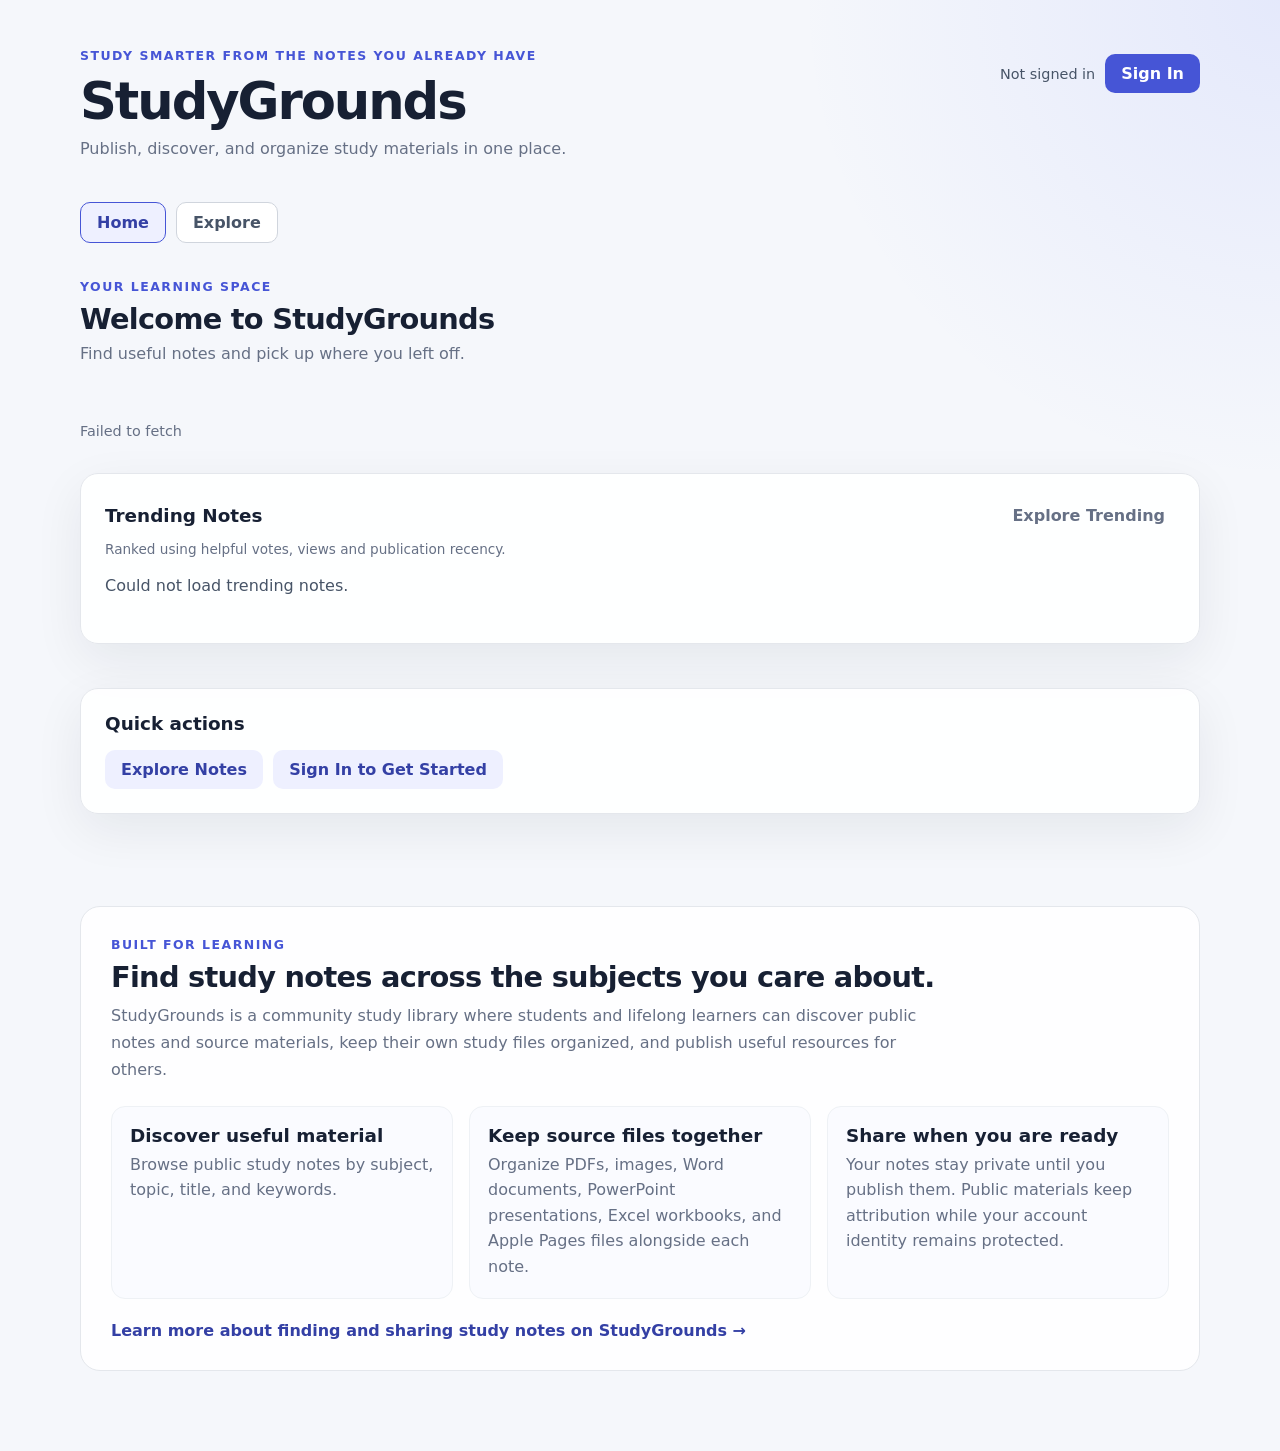
==== index.html @ 0181ba1d "feat(onboarding): browse-first welcome with invitation to share notes" ====
<!DOCTYPE html>
<html lang="en">
<head>
    <meta charset="UTF-8">
    <meta name="viewport" content="width=device-width, initial-scale=1.0">
    <title>StudyGrounds | Discover and Share Study Notes</title>
    <meta name="description" content="Discover, organize, and share study notes, PDFs, presentations, spreadsheets, and other study materials across technology, science, business, health, and more.">
    <meta name="robots" content="index,follow">
    <link rel="canonical" href="https://joinstudygrounds.com/">
    <meta property="og:type" content="website">
    <meta property="og:site_name" content="StudyGrounds">
    <meta property="og:title" content="StudyGrounds | Discover and Share Study Notes">
    <meta property="og:description" content="A community library for discovering, organizing, and sharing useful study materials.">
    <meta property="og:url" content="https://joinstudygrounds.com/">
    <meta name="twitter:card" content="summary">
    <link rel="stylesheet" href="styles.css">
    <script type="application/ld+json">
    {
      "@context": "https://schema.org",
      "@type": "WebSite",
      "name": "StudyGrounds",
      "url": "https://joinstudygrounds.com/",
      "description": "A community library for discovering, organizing, and sharing study notes and source materials."
    }
    </script>
</head>
<body>
    <a class="skip-to-content" href="#main-content">Skip to main content</a>
    <header class="site-header">
        <div>
            <p class="eyebrow">Study smarter from the notes you already have</p>
            <h1>StudyGrounds</h1>
            <p class="subtitle">Publish, discover, and organize study materials in one place.</p>
        </div>

        <div class="auth-bar">
            <span id="auth-status" aria-live="polite">Not signed in</span>
            <div id="notifications-control" class="notifications-control" hidden>
                <button id="notifications-toggle" type="button" class="button button-secondary notifications-bell" aria-label="Notifications" aria-expanded="false" aria-controls="notifications-panel">
                    <span aria-hidden="true">🔔</span><span id="notifications-count" class="notifications-count" hidden>0</span>
                </button>
                <section id="notifications-panel" class="notifications-panel" aria-label="Your notifications" hidden>
                    <div class="notifications-heading">
                        <h2>Notifications</h2>
                        <button id="notifications-read-all" class="button button-text" type="button">Mark recent as read</button>
                    </div>
                    <p id="notifications-status" role="status" class="status-text"></p>
                    <div id="notifications-items" class="notifications-items"></div>
                </section>
            </div>
            <button id="sign-in-btn" class="button button-primary">Sign In</button>
            <button id="sign-out-btn" class="button button-secondary" hidden>Sign Out</button>
        </div>
    </header>

    <main class="app-shell" id="main-content" tabindex="-1">
        <nav class="app-nav" aria-label="Primary">
            <button id="home-tab" class="nav-button active" type="button" aria-current="page">Home</button>
            <button id="my-notes-tab" class="nav-button" type="button">My Notes</button>
            <button id="explore-tab" class="nav-button" type="button">Explore</button>
            <button id="saved-notes-tab" class="nav-button" type="button" hidden>Saved Notes</button>
            <button id="study-history-tab" class="nav-button" type="button" hidden>Study History</button>
            <button id="settings-tab" class="nav-button" type="button" hidden>Settings</button>
            <button id="feedback-tab" class="nav-button" type="button" hidden>Feedback</button>
            <button id="admin-tab" class="nav-button" type="button" hidden>Admin</button>
        </nav>
        <nav id="admin-subnav" class="admin-subnav" aria-label="Admin sections" hidden>
            <button id="admin-overview-tab" class="admin-section-button" type="button">Overview</button>
            <button id="analytics-tab" class="admin-section-button" type="button">Analytics</button>
            <button id="security-tab" class="admin-section-button" type="button">Security</button>
            <button id="moderation-tab" class="admin-section-button" type="button">Moderation</button>
            <button id="feedback-admin-tab" class="admin-section-button" type="button">User Feedback</button>
        </nav>

        <section id="home-view" aria-label="StudyGrounds Home">
            <div class="dashboard-toolbar"><div><p class="eyebrow">Your learning space</p>
                <h2 id="home-welcome">Welcome to StudyGrounds</h2>
                <p class="subtitle">Find useful notes and pick up where you left off.</p></div></div>
            <section id="home-featured" class="card home-featured" hidden>
                <p class="eyebrow">Featured by StudyGrounds</p>
                <h3 id="home-featured-title"></h3><p id="home-featured-description"></p>
                <div class="home-actions"><button id="home-featured-open" class="button button-primary" type="button">Read Note</button>
                <button id="home-featured-hide" class="button button-text" type="button" hidden>Hide</button></div>
            </section>
            <section id="home-featured-hidden" class="card" hidden><p>You hid the current featured note.</p>
                <button id="home-featured-restore" class="button button-secondary" type="button">Show featured note</button></section>
            <p id="home-featured-status" class="status-text" role="status" aria-live="polite"></p>
            <section id="home-welcome-guide" class="card home-welcome-guide" hidden aria-labelledby="home-welcome-guide-title">
                <div class="home-section-heading">
                    <div>
                        <p class="eyebrow">Start here</p>
                        <h3 id="home-welcome-guide-title">Find your next study resource</h3>
                        <p>Most people start by exploring what others have shared. If you have useful notes, share what you're studying so the next learner can benefit, too.</p>
                    </div>
                    <button id="home-guide-dismiss" class="button button-text" type="button" aria-label="Dismiss getting started guide">Dismiss</button>
                </div>
                <div class="home-actions">
                    <button id="home-guide-explore" class="button button-primary" type="button">Explore community notes</button>
                    <button id="home-guide-share" class="button button-secondary" type="button">Share your notes</button>
                    <button id="home-guide-saved" class="button button-text" type="button">Organize saved notes</button>
                </div>
                <p class="note-description">Your notes stay private until you choose to publish them.</p>
            </section>
            <div id="home-personalized" class="home-personalized" hidden>
                <section class="card home-dashboard-card">
                    <div class="home-section-heading"><h3>Continue Studying</h3><button id="home-study-all" class="button button-text" type="button">Study History</button></div>
                    <div id="home-continue-list" class="home-note-list" aria-live="polite"></div>
                </section>
                <section class="card home-dashboard-card">
                    <div class="home-section-heading"><h3>Recently Saved</h3><button id="home-saved-all" class="button button-text" type="button">All Saved</button></div>
                    <div id="home-saved-list" class="home-note-list" aria-live="polite"></div>
                </section>
            </div>
            <section class="card home-dashboard-card">
                <div class="home-section-heading"><h3>Trending Notes</h3><button id="home-trending-all" class="button button-text" type="button">Explore Trending</button></div>
                <p class="home-ranking-explanation">Ranked using helpful votes, views and publication recency.</p>
                <div id="home-trending-list" class="home-note-list" aria-live="polite"></div>
            </section>
            <div class="home-shortcuts"><section class="card"><h3>Quick actions</h3><div class="home-actions">
                <button id="home-create" class="button button-primary" type="button" hidden>+ Create Note</button>
                <button id="home-explore" class="button button-secondary" type="button">Explore Notes</button>
                <button id="home-sign-in" class="button button-secondary" type="button">Sign In to Get Started</button>
            </div></section><section id="home-study-card" class="card" hidden><h3>Continue learning</h3>
                <p>Revisit a study session or saved note.</p><div class="home-actions">
                <button id="home-history" class="button button-secondary" type="button">Continue Studying</button>
                <button id="home-saved" class="button button-secondary" type="button">Saved Notes</button>
            </div></section></div>
            <section id="home-feedback-card" class="card" hidden><h3>Help shape StudyGrounds</h3><p>Have an idea or found an issue? Tell us about it.</p><button id="home-feedback" type="button" class="button button-secondary">Give Feedback</button></section>
        <section class="seo-home-section" aria-labelledby="seo-home-title">
            <p class="eyebrow">Built for learning</p>
            <h2 id="seo-home-title">Find study notes across the subjects you care about.</h2>
            <p>StudyGrounds is a community study library where students and lifelong learners can discover public notes and source materials, keep their own study files organized, and publish useful resources for others.</p>
            <div class="seo-home-grid">
                <article>
                    <h3>Discover useful material</h3>
                    <p>Browse public study notes by subject, topic, title, and keywords.</p>
                </article>
                <article>
                    <h3>Keep source files together</h3>
                    <p>Organize PDFs, images, Word documents, PowerPoint presentations, Excel workbooks, and Apple Pages files alongside each note.</p>
                </article>
                <article>
                    <h3>Share when you are ready</h3>
                    <p>Your notes stay private until you publish them. Public materials keep attribution while your account identity remains protected.</p>
                </article>
            </div>
            <p class="seo-home-link"><a href="/study-notes.html">Learn more about finding and sharing study notes on StudyGrounds →</a></p>
        </section>
        </section>
        <section id="my-notes-view" hidden>
            <section id="signed-out-panel" class="hero-card">
                <div>
                    <p class="eyebrow">Your study library</p>
                    <h2>Bring handwritten and digital notes together.</h2>
                    <p>Sign in to create private notes, upload PDFs, images, Word documents, PowerPoints, Excel workbooks, or Apple Pages files, and publish them when they are ready.</p>
                </div>
                <button id="hero-sign-in-btn" class="button button-primary">Sign In to Get Started</button>
            </section>

            <section id="notes-app" hidden>
                <section id="profile-panel" class="card" hidden>
                    <div class="card-heading">
                        <div>
                            <p class="eyebrow">Profile</p>
                            <h3>Complete your profile</h3>
                            <p>Your public notes will show only your first name and last initial, such as Jonathan F.</p>
                        </div>
                    </div>

                    <form id="profile-form" class="note-form">
                        <div class="form-grid">
                            <label>
                                First name
                                <input id="profile-first-name" maxlength="60" autocomplete="given-name" required>
                            </label>
                            <label>
                                Last name
                                <input id="profile-last-name" maxlength="60" autocomplete="family-name" required>
                            </label>
                        </div>

                        <div class="form-actions">
                            <span id="profile-status" class="status-text" aria-live="polite"></span>
                            <button id="profile-submit" type="submit" class="button button-primary">Save Profile</button>
                        </div>
                    </form>
                </section>

                <div class="dashboard-toolbar">
                    <div>
                        <p class="eyebrow">Library</p>
                        <h2>Your Notes</h2>
                    </div>
                    <button id="new-note-btn" class="button button-primary">+ New Note</button>
                </div>

                <section id="create-note-panel" class="card" hidden>
                    <div class="card-heading">
                        <div>
                            <h3 id="note-form-title">Create a note</h3>
                            <p>Add enough context so someone discovering it later understands what the source material covers.</p>
                        </div>
                        <button id="cancel-note-btn" class="button button-text" type="button">Cancel</button>
                    </div>

                    <form id="create-note-form" class="note-form">
                        <label>
                            Title
                            <input id="note-title" required maxlength="160" placeholder="AWS IAM Notes">
                        </label>

                        <div class="form-grid">
                            <label>
                                Subject
                                <div class="search-select" data-search-select="subject">
                                    <div class="search-select-input-row">
                                        <input id="note-subject" maxlength="100" autocomplete="off" placeholder="Choose or type a subject">
                                        <button class="search-select-toggle" type="button" aria-label="Show subject options" aria-expanded="false">▾</button>
                                    </div>
                                    <div id="subject-options" class="search-select-menu" hidden></div>
                                </div>
                            </label>

                            <label>
                                Topic
                                <div class="search-select" data-search-select="topic">
                                    <div class="search-select-input-row">
                                        <input id="note-collection" maxlength="120" autocomplete="off" placeholder="Choose or type a topic">
                                        <button class="search-select-toggle" type="button" aria-label="Show topic options" aria-expanded="false">▾</button>
                                    </div>
                                    <div id="topic-options" class="search-select-menu" hidden></div>
                                </div>
                            </label>
                        </div>

                        <label class="note-language-field">
                            Language of study material
                            <div class="note-language-select-wrap">
                                <select id="note-language" aria-label="Language of study material">
                                <option value="und">Unspecified</option>
                                    <option value="en">English</option>
                                    <option value="es">Spanish</option>
                                    <option value="fr">French</option>
                                    <option value="de">German</option>
                                    <option value="pt">Portuguese</option>
                                    <option value="it">Italian</option>
                                    <option value="ja">Japanese</option>
                                    <option value="zh">Chinese</option>
                                    <option value="ko">Korean</option>
                                    <option value="ar">Arabic</option>
                                    <option value="hi">Hindi</option>
                                    <option value="mul">Multiple languages</option>
                                </select>
                            </div>
                        </label>

                        <label class="description-field">
                            Description
                            <textarea id="note-description" maxlength="1200" rows="5" placeholder="What do these notes cover? Mention important topics, chapters, services, exam objectives, or keywords someone might search for."></textarea>
                        </label>

                        <label class="description-field">
                            Source file <span class="field-hint">(optional — one file at a time)</span>
                            <input id="note-form-source" type="file" accept=".pdf,.png,.jpg,.jpeg,.webp,.docx,.pptx,.xlsx,.pages">
                        </label>

                        <label class="publish-toggle">
                            <input id="note-form-publish" type="checkbox">
                            <span>Publish after saving</span>
                        </label>

                        <div class="form-actions">
                            <span id="create-note-status" class="status-text" aria-live="polite"></span>
                            <button id="note-form-submit" type="submit" class="button button-primary">Create Note</button>
                        </div>
                    </form>
                </section>

                <section id="notes-status" class="status-card" aria-live="polite">Loading your notes...</section>
                <section id="notes-grid" class="notes-grid" aria-live="polite"></section>
            </section>
        </section>

        <section id="saved-notes-view" hidden aria-label="Your saved notes">
            <div class="dashboard-toolbar">
                <div>
                    <p class="eyebrow">Your study library</p>
                    <h2>Saved Notes</h2>
                    <p class="subtitle">Keep links to published study material here without copying the files.</p>
                </div>
            </div>
            <section id="saved-notes-status" class="status-card" role="status" aria-live="polite">Loading saved notes...</section>
            <div id="saved-notes-grid" class="saved-notes-grid"></div>
            <div class="saved-more-row">
                <button id="saved-notes-more" type="button" class="button button-secondary" hidden>Load more saved notes</button>
            </div>
        </section>

        <section id="study-history-view" hidden aria-label="Your study history">
            <div class="dashboard-toolbar">
                <div>
                    <p class="eyebrow">Your private study activity</p>
                    <h2>Study History</h2>
                    <p class="subtitle">Pick up a saved source or review your completed study sessions. Only your account can access this history.</p>
                </div>
                <button id="study-history-refresh" class="button button-secondary" type="button">Refresh</button>
            </div>
            <section id="study-history-status" class="status-card" role="status" aria-live="polite">Loading study history...</section>
            <div id="study-history-content">
                <section class="study-history-section">
                    <h3>Continue studying</h3>
                    <div id="study-continue-list" class="study-history-cards"></div>
                </section>
                <section class="study-history-section">
                    <h3>Recent sessions</h3>
                    <div id="study-sessions-list" class="study-history-cards"></div>
                </section>
            </div>
        </section>

        <section id="explore-view" hidden>
            <div class="dashboard-toolbar">
                <div>
                    <p class="eyebrow">Community library</p>
                    <h2>Explore Notes</h2>
                    <p class="subtitle">Find public study materials by title, contributor, subject, topic, or keywords.</p>
                </div>
            </div>

            <section class="explore-controls">
                <div class="explore-search-line">
                    <input id="public-search" type="search" aria-label="Search public notes" placeholder="Search titles, subjects, topics, or keywords...">
                    <button id="public-search-btn" class="button button-primary" type="button">Search</button>
                </div>

                <div class="explore-filter-line">
                    <div class="explore-filter-group">
                        <select id="public-subject" aria-label="Filter by subject">
                            <option value="">All subjects</option>
                        </select>
                        <select id="public-collection" aria-label="Filter by topic">
                            <option value="">All topics</option>
                        </select>
                        <select id="public-language" aria-label="Filter by language">
                            <option value="">All languages</option>
                        </select>
                        <select id="public-sort" aria-label="Sort public notes">
                            <option value="newest">Newest</option>
                            <option value="relevance">Best match</option>
                            <option value="oldest">Oldest</option>
                            <option value="title">Title A–Z</option>
                            <option value="views">Most viewed</option>
                            <option value="helpful">Most helpful</option>
                            <option value="trending">Trending</option>
                        </select>
                        <select id="public-page-size" aria-label="Notes per page">
                            <option value="12">12 per page</option>
                            <option value="18" selected>18 per page</option>
                            <option value="24">24 per page</option>
                            <option value="48">48 per page</option>
                        </select>
                    </div>
                    <button id="public-search-clear" class="button button-text" type="button">Clear filters</button>
                </div>

                <div class="explore-results-bar">
                    <div>
                        <strong id="public-result-summary">Loading notes...</strong>
                        <div id="public-active-filters" class="active-filter-list"></div>
                        <div class="explore-discovery-actions" role="group" aria-label="Quick discovery sorts">
                            <button id="explore-trending" class="explore-discovery-button" type="button" aria-pressed="false">Trending</button>
                            <button id="explore-most-helpful" class="explore-discovery-button" type="button" aria-pressed="false">♡ Community favorites</button>
                        </div>
                        <p id="explore-ranking-explanation" class="explore-ranking-explanation" hidden></p>
                    </div>
                    <span id="public-page-summary" class="status-text"></span>
                </div>
            </section>

            <section id="public-status" class="status-card" aria-live="polite">Loading public notes...</section>
            <section id="public-grid" class="public-notes-grid" aria-live="polite"></section>
            <div id="public-pagination" class="pagination-row" hidden>
                <button id="public-first-page" class="button button-text" type="button">First</button>
                <button id="public-prev-page" class="button button-secondary" type="button">← Previous</button>
                <span id="public-page-label" class="status-text"></span>
                <button id="public-next-page" class="button button-secondary" type="button">Next →</button>
                <button id="public-last-page" class="button button-text" type="button">Last</button>
            </div>

            <section id="public-contributor-detail" class="card contributor-detail" aria-label="Contributor profile" hidden>
                <button id="close-public-contributor" class="button button-text" type="button">← Back to Explore</button>
                <div id="public-contributor-content" aria-live="polite"></div>
            </section>

            <section id="public-note-detail" class="card" hidden>
                <button id="close-public-note" class="button button-text" type="button">← Back to Explore</button>
                <div id="public-note-content"></div>
            </section>
        </section>

        <section id="admin-overview-view" hidden>
            <div class="dashboard-toolbar">
                <div>
                    <p class="eyebrow">Admin</p>
                    <h2>Overview</h2>
                    <p class="subtitle">A snapshot of platform activity and items that may need attention.</p>
                </div>
                <button id="refresh-admin-overview" class="button button-secondary" type="button">Refresh overview</button>
            </div>
            <p id="admin-overview-status" class="status-text" role="status" aria-live="polite"></p>
            <div class="admin-overview-grid">
                <article class="card admin-overview-tile">
                    <h3>Community</h3>
                    <strong id="overview-public-notes">—</strong>
                    <p>Published notes</p>
                    <span id="overview-users" class="status-text">— members</span>
                    <button class="button button-text" type="button" data-admin-destination="analytics">Open Analytics</button>
                </article>
                <article class="card admin-overview-tile">
                    <h3>Moderation</h3>
                    <strong id="overview-open-reports">—</strong>
                    <p>Open reports</p>
                    <button class="button button-text" type="button" data-admin-destination="moderation">Review reports</button>
                </article>
                <article class="card admin-overview-tile">
                    <h3>Security</h3>
                    <strong id="overview-security-review">—</strong>
                    <p>Accounts needing review</p>
                    <button class="button button-text" type="button" data-admin-destination="security">Open Security</button>
                </article>
                <article class="card admin-overview-tile">
                    <h3>User feedback</h3>
                    <strong id="overview-new-feedback">—</strong>
                    <p>New submissions (recent page)</p>
                    <button class="button button-text" type="button" data-admin-destination="feedback-admin">Review feedback</button>
                </article>
            </div>
            <section class="card">
                <h3>Recently published</h3>
                <p class="note-description">Recent public notes from Analytics. Private content is never displayed here.</p>
                <div id="overview-recent-notes" class="admin-overview-recent"></div>
            </section>
        </section>

        <section id="analytics-view" hidden>
            <div class="dashboard-toolbar">
                <div>
                    <p class="eyebrow">Admin</p>
                    <h2>Analytics</h2>
                    <p class="subtitle">V1 product metrics for tracking usage as the app evolves.</p>
                </div>
                <button id="refresh-analytics" class="button button-secondary" type="button">Refresh</button>
            </div>

            <section id="analytics-status" class="status-card" aria-live="polite">Loading analytics...</section>

            <section id="analytics-content" hidden>
                <div class="analytics-grid">
                    <article class="metric-card"><span>Users</span><strong id="metric-users">0</strong></article>
                    <article class="metric-card"><span>Total notes</span><strong id="metric-notes">0</strong></article>
                    <article class="metric-card"><span>Public notes</span><strong id="metric-public-notes">0</strong></article>
                    <article class="metric-card"><span>Private notes</span><strong id="metric-private-notes">0</strong></article>
                    <article class="metric-card"><span>Source files</span><strong id="metric-source-files">0</strong></article>
                    <article class="metric-card"><span>Storage used</span><strong id="metric-storage">0 B</strong></article>
                    <article class="metric-card"><span>Public views</span><strong id="metric-views">0</strong></article>
                    <article class="metric-card"><span>Avg files / note</span><strong id="metric-average-files">0</strong></article>
                </div>

                <div class="analytics-detail-grid">
                    <section class="card">
                        <h3>Top subjects</h3>
                        <div id="analytics-subjects" class="analytics-list"></div>
                    </section>
                    <section class="card">
                        <h3>Top topics</h3>
                        <div id="analytics-collections" class="analytics-list"></div>
                    </section>
                </div>

                <section class="card">
                    <h3>Recently published</h3>
                    <div id="analytics-recent" class="analytics-list"></div>
                </section>
            </section>
        </section>

        <section id="security-view" hidden>
            <div class="dashboard-toolbar">
                <div>
                    <p class="eyebrow">Admin</p>
                    <h2>Security</h2>
                    <p class="subtitle">Review malware incidents, account restrictions, and security actions.</p>
                </div>
                <button id="refresh-security" class="button button-secondary" type="button">Refresh</button>
            </div>

            <section id="security-status" class="status-card" aria-live="polite">Loading security records...</section>

            <section id="security-content" hidden>
                <div class="analytics-grid security-metrics">
                    <article class="metric-card"><span>Needs review</span><strong id="security-metric-review">0</strong></article>
                    <article class="metric-card"><span>Restricted</span><strong id="security-metric-restricted">0</strong></article>
                    <article class="metric-card"><span>Disabled</span><strong id="security-metric-disabled">0</strong></article>
                    <article class="metric-card"><span>30-day strikes</span><strong id="security-metric-strikes">0</strong></article>
                </div>

                <section class="card">
                    <div class="security-section-heading">
                        <div>
                            <h3>Accounts</h3>
                            <p class="note-description">Only accounts with a StudyGrounds security record appear here.</p>
                        </div>
                    </div>
                    <div id="security-users" class="security-user-list"></div>
                </section>

                <section id="security-user-detail" class="card" hidden>
                    <div class="security-detail-heading">
                        <div>
                            <p class="eyebrow">Account security</p>
                            <h3 id="security-detail-title">Security details</h3>
                            <p id="security-detail-subtitle" class="note-description"></p>
                        </div>
                        <button id="close-security-detail" class="button button-text" type="button">Close</button>
                    </div>

                    <div id="security-detail-summary" class="security-detail-summary"></div>

                    <div class="security-detail-actions">
                        <button id="security-restore-access" class="button button-secondary" type="button">Restore access</button>
                        <button id="security-forgive-strikes" class="button button-secondary" type="button">Forgive strikes</button>
                        <button id="security-reenable-account" class="button button-secondary" type="button">Re-enable account</button>
                        <button id="security-disable-account" class="button security-danger-button" type="button">Disable account</button>
                    </div>

                    <div class="security-detail-grid">
                        <section>
                            <h3>Incident history</h3>
                            <div id="security-incidents" class="security-history-list"></div>
                        </section>
                        <section>
                            <h3>Admin audit trail</h3>
                            <div id="security-audit" class="security-history-list"></div>
                        </section>
                    </div>
                </section>
            </section>
        </section>


        <section id="moderation-view" hidden>
            <div class="dashboard-toolbar">
                <div>
                    <p class="eyebrow">Admin</p>
                    <h2>Moderation</h2>
                    <p class="subtitle">Review community reports and remove public notes that violate StudyGrounds rules.</p>
                </div>
                <button id="refresh-moderation" class="button button-secondary" type="button">Refresh</button>
            </div>

            <section id="moderation-status" class="status-card" aria-live="polite">Loading reports...</section>

            <section id="moderation-content" hidden>
                <div class="analytics-grid">
                    <article class="metric-card"><span>Open reports</span><strong id="moderation-metric-open">0</strong></article>
                    <article class="metric-card"><span>Actioned</span><strong id="moderation-metric-actioned">0</strong></article>
                    <article class="metric-card"><span>Dismissed</span><strong id="moderation-metric-dismissed">0</strong></article>
                    <article class="metric-card"><span>Total reports</span><strong id="moderation-metric-total">0</strong></article>
                </div>

                <section class="card">
                    <div class="security-section-heading">
                        <div>
                            <h3>Community reports</h3>
                            <p class="note-description">Each signed-in member can have one active report per public note.</p>
                        </div>
                    </div>
                    <div id="moderation-reports" class="security-history-list"></div>
                </section>
            </section>
        </section>

        <section id="feedback-view" hidden>
            <div class="dashboard-toolbar"><div>
                <p class="eyebrow">Help improve StudyGrounds</p>
                <h2>Send Feedback</h2><p class="subtitle">Report a problem or suggest an improvement. Our team reviews every submission.</p>
            </div></div>
            <section class="card feedback-card">
                <form id="feedback-form">
                    <label for="feedback-category">Feedback type</label>
                    <select id="feedback-category" required>
                        <option value="">Choose a type</option>
                        <option value="bug">Bug Report</option>
                        <option value="feature">Feature Request</option>
                        <option value="general">General Feedback</option>
                        <option value="usability">Usability Suggestion</option>
                    </select>
                    <label for="feedback-subject">Subject</label>
                    <input id="feedback-subject" type="text" minlength="3" maxlength="120" required placeholder="Briefly describe your feedback">
                    <label for="feedback-details">Details</label>
                    <textarea id="feedback-details" minlength="10" maxlength="2000" rows="6" required placeholder="What happened or what would you like to see?"></textarea>
                    <label for="feedback-context">Page or feature (optional)</label>
                    <input id="feedback-context" type="text" maxlength="250" placeholder="e.g., Explore, Upload, Study History">
                    <div class="home-actions"><button id="feedback-submit" class="button button-primary" type="submit">Send Feedback</button>
                        <span id="feedback-status" class="status-text" role="status" aria-live="polite"></span></div>
                </form>
            </section>
        </section>
        <section id="feedback-admin-view" hidden>
            <div class="dashboard-toolbar"><div><p class="eyebrow">Admin</p><h2>User Feedback</h2>
                <p class="subtitle">Review suggestions and bug reports from members.</p></div>
                <button id="feedback-admin-refresh" class="button button-secondary" type="button">Refresh</button>
            </div>
            <section class="card">
                <label for="feedback-admin-filter">Status</label>
                <select id="feedback-admin-filter">
                    <option value="">All statuses</option><option value="NEW">New</option>
                    <option value="IN_REVIEW">In Review</option><option value="RESOLVED">Resolved</option>
                </select>
                <p id="feedback-admin-status" role="status" aria-live="polite" class="status-text"></p>
                <div id="feedback-admin-items" class="security-history-list"></div>
                <button id="feedback-admin-more" class="button button-secondary" type="button" hidden>Load More</button>
            </section>
        </section>
        <section id="settings-view" hidden>
            <div class="dashboard-toolbar">
                <div>
                    <p class="eyebrow">Account</p>
                    <h2>Settings</h2>
                    <p class="subtitle">Manage your public contributor bio, avatar, and note attribution.</p>
                </div>
            </div>

            <section class="card settings-contributions" aria-labelledby="settings-contributions-title">
                <div class="settings-contributions-heading">
                    <div>
                        <h3 id="settings-contributions-title">Your contribution snapshot</h3>
                        <p class="note-description">Published notes and helpful votes received.</p>
                    </div>
                    <button id="settings-open-public-profile" class="button button-secondary" type="button" disabled>View My Public Profile</button>
                </div>
                <div class="settings-contributions-stats">
                    <div><strong id="settings-published-total">—</strong><span>Published notes</span></div>
                    <div><strong id="settings-helpful-total">—</strong><span>Helpful votes</span></div>
                    <div><strong id="settings-subjects-total">—</strong><span>Subjects</span></div>
                </div>
                <p id="settings-contributions-status" class="status-text" role="status" aria-live="polite"></p>
            </section>

            <section class="card settings-profile-card">
                <div class="settings-profile-heading">
                    <div>
                        <h3>Public profile</h3>
                        <p>Your public notes show only your first name and last initial.</p>
                    </div>
                    <p id="settings-public-preview" class="profile-preview"></p>
                </div>
                <div class="settings-avatar-preview" aria-label="Your public avatar preview">
                    <div id="settings-avatar-example" class="contributor-avatar avatar-indigo" aria-hidden="true">?</div>
                    <div>
                        <strong id="settings-avatar-name">Your public avatar</strong>
                        <p class="note-description">Preview for this account. Your changes become public when you save.</p>
                    </div>
                </div>

                <form id="settings-profile-form" class="settings-profile-form">
                    <label>
                        First name
                        <input id="settings-first-name" maxlength="60" autocomplete="given-name" required>
                    </label>
                    <label>
                        Last name
                        <input id="settings-last-name" maxlength="60" autocomplete="family-name" required>
                    </label>
                    <label class="settings-profile-bio">
                        Public bio <span class="note-description">(optional, 280 characters)</span>
                        <textarea id="settings-profile-bio" maxlength="280" rows="3" placeholder="What subjects do you enjoy studying or sharing?"></textarea>
                    </label>
                    <fieldset class="profile-avatar-options">
                        <legend>Avatar color</legend>
                        <p class="note-description">Choose an initial-based avatar. Photo uploads are not enabled yet.</p>
                        <div class="avatar-option-grid">
                            <label><input type="radio" name="profile-avatar-style" value="indigo" checked><span class="avatar-color-dot avatar-indigo"></span> Indigo</label>
                            <label><input type="radio" name="profile-avatar-style" value="emerald"><span class="avatar-color-dot avatar-emerald"></span> Emerald</label>
                            <label><input type="radio" name="profile-avatar-style" value="rose"><span class="avatar-color-dot avatar-rose"></span> Rose</label>
                            <label><input type="radio" name="profile-avatar-style" value="amber"><span class="avatar-color-dot avatar-amber"></span> Amber</label>
                            <label><input type="radio" name="profile-avatar-style" value="slate"><span class="avatar-color-dot avatar-slate"></span> Slate</label>
                            <label><input type="radio" name="profile-avatar-style" value="ocean"><span class="avatar-color-dot avatar-ocean"></span> Ocean</label>
                        </div>
                    </fieldset>
                    <div class="settings-profile-action">
                        <span id="settings-profile-status" class="status-text" aria-live="polite"></span>
                        <button id="settings-profile-submit" type="submit" class="button button-primary">Save</button>
                    </div>
                </form>
            </section>

            <section class="card"><h3>Have feedback?</h3><p class="note-description">Report a bug, share an idea, or suggest an improvement.</p><button id="settings-feedback" type="button" class="button button-secondary">Give Feedback</button></section>
            <section class="card"><h3>Featured content</h3><p class="note-description">Restore the current featured note after hiding it.</p><button id="settings-restore-featured" class="button button-secondary" type="button" disabled>Show featured note</button></section>
            <section class="card">
                <h3>V1 upload limits</h3>
                <p class="note-description">Up to 10 source files per note, 20 MB per file, and one upload at a time. Supported types: PDF, JPG/JPEG, PNG, WEBP, DOCX, PPTX, XLSX, and Apple Pages.</p>
            </section>
        </section>

    </main>

    <input id="note-upload-input" type="file" accept=".pdf,.png,.jpg,.jpeg,.webp,.docx,.pptx,.xlsx,.pages" hidden>

    <script src="config.js"></script>
    <script src="auth.js"></script>
    <script src="notes.js"></script>
</body>
</html>
---- styles.css ----
[hidden] {
    display: none !important;
}

:root {
    font-family: Inter, ui-sans-serif, system-ui, -apple-system, BlinkMacSystemFont, "Segoe UI", sans-serif;
    color: #172033;
    background: #f5f7fb;
    font-synthesis: none;
}

* {
    box-sizing: border-box;
}

body {
    margin: 0;
    min-height: 100vh;
    background:
        radial-gradient(circle at top right, rgba(83, 109, 254, 0.10), transparent 30rem),
        #f5f7fb;
}

button,
input {
    font: inherit;
}

button {
    cursor: pointer;
}

.site-header,
.app-shell {
    width: min(1120px, calc(100% - 32px));
    margin: 0 auto;
}

.site-header {
    display: flex;
    justify-content: space-between;
    gap: 32px;
    align-items: flex-start;
    padding: 48px 0 28px;
}

h1,
h2,
h3,
p {
    margin-top: 0;
}

h1 {
    margin-bottom: 8px;
    font-size: clamp(2rem, 4vw, 3.3rem);
    letter-spacing: -0.04em;
}

h2 {
    margin-bottom: 8px;
    font-size: 1.8rem;
    letter-spacing: -0.025em;
}

h3 {
    margin-bottom: 6px;
    font-size: 1.15rem;
}

.subtitle,
.card-heading p,
.hero-card p,
.note-meta,
.empty-state p {
    color: #667085;
}

.eyebrow {
    margin-bottom: 8px;
    color: #4655d6;
    font-size: 0.78rem;
    font-weight: 800;
    letter-spacing: 0.12em;
    text-transform: uppercase;
}

.auth-bar {
    display: flex;
    flex-wrap: wrap;
    gap: 10px;
    align-items: center;
    justify-content: flex-end;
    padding-top: 6px;
}

#auth-status {
    color: #475467;
    font-size: 0.9rem;
}

.app-shell {
    padding-bottom: 64px;
}

.hero-card,
.card,
.status-card,
.note-card {
    border: 1px solid #e4e7ec;
    background: rgba(255, 255, 255, 0.95);
    box-shadow: 0 16px 50px rgba(16, 24, 40, 0.07);
}

.hero-card {
    display: flex;
    align-items: center;
    justify-content: space-between;
    gap: 32px;
    padding: 40px;
    border-radius: 24px;
}

.hero-card > div {
    max-width: 680px;
}

.button {
    border: 0;
    border-radius: 10px;
    padding: 10px 16px;
    font-weight: 700;
    transition: transform 120ms ease, opacity 120ms ease, background 120ms ease;
}

.button:hover {
    transform: translateY(-1px);
}

.button:disabled {
    cursor: not-allowed;
    opacity: 0.6;
    transform: none;
}

.button-primary {
    background: #4655d6;
    color: #fff;
}

.button-primary:hover {
    background: #3947bc;
}

.button-secondary {
    background: #eef0ff;
    color: #3440a5;
}

.button-text {
    padding: 8px 10px;
    background: transparent;
    color: #667085;
}

.dashboard-toolbar,
.card-heading,
.form-actions,
.note-card-footer {
    display: flex;
    align-items: center;
    justify-content: space-between;
    gap: 16px;
}

.dashboard-toolbar {
    margin: 10px 0 24px;
}

.card {
    margin-bottom: 24px;
    padding: 24px;
    border-radius: 18px;
}

.note-form {
    margin-top: 20px;
}

.note-form label {
    display: grid;
    gap: 7px;
    color: #344054;
    font-size: 0.88rem;
    font-weight: 700;
}

.note-form input {
    width: 100%;
    border: 1px solid #d0d5dd;
    border-radius: 10px;
    padding: 11px 12px;
    outline: none;
    background: #fff;
}

.note-form input:focus {
    border-color: #4655d6;
    box-shadow: 0 0 0 3px rgba(70, 85, 214, 0.12);
}

.form-grid {
    display: grid;
    grid-template-columns: repeat(2, minmax(0, 1fr));
    gap: 16px;
    margin-top: 16px;
}

.form-actions {
    margin-top: 20px;
}

.status-text {
    color: #667085;
    font-size: 0.9rem;
}

.status-text.error {
    color: #b42318;
}

.status-text.success {
    color: #027a48;
}

.status-card {
    padding: 18px 20px;
    border-radius: 14px;
    color: #667085;
}

.notes-grid {
    display: grid;
    grid-template-columns: repeat(auto-fill, minmax(280px, 1fr));
    gap: 18px;
    margin-top: 18px;
}

.note-card {
    display: flex;
    min-height: 230px;
    flex-direction: column;
    padding: 22px;
    border-radius: 18px;
}

.note-card h3 {
    margin-bottom: 8px;
}

.note-meta {
    display: flex;
    flex-wrap: wrap;
    gap: 8px;
    margin-bottom: 18px;
    font-size: 0.86rem;
}

.badge {
    display: inline-flex;
    align-items: center;
    width: fit-content;
    margin-bottom: 14px;
    border-radius: 999px;
    padding: 5px 9px;
    background: #f2f4f7;
    color: #475467;
    font-size: 0.76rem;
    font-weight: 800;
    text-transform: capitalize;
}

.note-card-footer {
    margin-top: auto;
    align-items: flex-end;
}

.note-date {
    color: #98a2b3;
    font-size: 0.78rem;
}

.upload-block {
    display: grid;
    gap: 7px;
    justify-items: end;
}

.upload-status {
    max-width: 170px;
    color: #667085;
    font-size: 0.76rem;
    text-align: right;
}

.upload-status.error {
    color: #b42318;
}

.upload-status.success {
    color: #027a48;
}

.empty-state {
    grid-column: 1 / -1;
    padding: 48px 24px;
    border: 1px dashed #cfd4dc;
    border-radius: 18px;
    background: rgba(255, 255, 255, 0.6);
    text-align: center;
}

@media (max-width: 720px) {
    .site-header,
    .hero-card,
    .dashboard-toolbar,
    .card-heading,
    .form-actions {
        align-items: stretch;
        flex-direction: column;
    }

    .auth-bar {
        justify-content: flex-start;
    }

    .hero-card {
        padding: 28px;
    }

    .form-grid {
        grid-template-columns: 1fr;
    }
}


.app-nav {
    display: flex;
    gap: 10px;
    margin: 0 0 26px;
}

.nav-button {
    border: 1px solid #d0d5dd;
    border-radius: 10px;
    padding: 10px 16px;
    background: #fff;
    color: #475467;
    font-weight: 800;
}

.nav-button.active {
    border-color: #4655d6;
    background: #eef0ff;
    color: #3440a5;
}

.note-form textarea,
.search-row input,
.search-row select {
    width: 100%;
    border: 1px solid #d0d5dd;
    border-radius: 10px;
    padding: 11px 12px;
    outline: none;
    background: #fff;
    font: inherit;
}

.note-form textarea:focus,
.search-row input:focus,
.search-row select:focus {
    border-color: #4655d6;
    box-shadow: 0 0 0 3px rgba(70, 85, 214, 0.12);
}

.description-field {
    margin-top: 16px;
}

.note-description {
    margin: 4px 0 20px;
    color: #475467;
    line-height: 1.55;
}

.note-actions {
    display: flex;
    gap: 8px;
    flex-wrap: wrap;
    justify-content: flex-end;
}

.search-row {
    display: grid;
    grid-template-columns: minmax(230px, 1fr) minmax(135px, auto) minmax(145px, auto) minmax(135px, auto) auto auto;
    gap: 10px;
    margin-bottom: 18px;
}

.public-file-list {
    display: grid;
    gap: 10px;
    margin-top: 20px;
}

.public-file-link {
    display: flex;
    justify-content: space-between;
    gap: 16px;
    align-items: center;
    padding: 14px 16px;
    border: 1px solid #e4e7ec;
    border-radius: 12px;
    color: #3440a5;
    background: #fafaff;
    text-decoration: none;
    font-weight: 700;
}

@media (max-width: 720px) {
    .search-row {
        grid-template-columns: 1fr;
    }
}


.source-viewer-list {
    display: grid;
    gap: 22px;
    margin-top: 18px;
}

.source-viewer-card {
    overflow: hidden;
    border: 1px solid #e4e7ec;
    border-radius: 16px;
    background: #fff;
}

.source-viewer-header {
    display: flex;
    align-items: center;
    justify-content: space-between;
    gap: 16px;
    padding: 16px 18px;
    border-bottom: 1px solid #eef1f5;
    background: #fafbff;
}

.source-viewer-header h3 {
    margin-bottom: 4px;
}

.source-viewer-header p {
    margin: 0;
    color: #667085;
    font-size: 0.84rem;
}

.source-pdf-frame {
    display: block;
    width: 100%;
    height: min(78vh, 920px);
    min-height: 620px;
    border: 0;
    background: #f2f4f7;
}

.source-image-wrap {
    display: flex;
    justify-content: center;
    padding: 18px;
    background: #f8f9fc;
}

.source-image {
    display: block;
    max-width: 100%;
    max-height: 85vh;
    object-fit: contain;
    border-radius: 10px;
    box-shadow: 0 8px 30px rgba(16, 24, 40, 0.10);
}

@media (max-width: 720px) {
    .source-viewer-header {
        align-items: stretch;
        flex-direction: column;
    }

    .source-pdf-frame {
        min-height: 520px;
        height: 72vh;
    }
}


.owner-source-list {
    display: grid;
    gap: 8px;
    margin: -4px 0 18px;
}

.owner-source-row {
    display: flex;
    align-items: center;
    justify-content: space-between;
    gap: 10px;
    padding: 9px 10px;
    border: 1px solid #e4e7ec;
    border-radius: 10px;
    background: #fafbff;
    color: #475467;
    font-size: 0.82rem;
}

.owner-source-row > span {
    min-width: 0;
    overflow: hidden;
    text-overflow: ellipsis;
    white-space: nowrap;
}

.button-danger {
    background: #fff1f0;
    color: #b42318;
}

.button-danger:hover {
    background: #fee4e2;
}

.button-danger-text {
    flex: 0 0 auto;
    padding: 5px 8px;
    background: transparent;
    color: #b42318;
    font-size: 0.78rem;
}


.owner-source-list {
    width: 100%;
    min-width: 0;
}

.owner-source-row {
    width: 100%;
    max-width: 100%;
    min-width: 0;
    overflow: hidden;
}

.owner-source-row > span {
    flex: 1 1 auto;
    width: 0;
}

.note-card {
    min-width: 0;
}


.owner-source-info {
    display: grid;
    min-width: 0;
    flex: 1 1 auto;
    gap: 2px;
}

.owner-source-info > span {
    overflow: hidden;
    text-overflow: ellipsis;
    white-space: nowrap;
}

.owner-source-info small {
    color: #98a2b3;
}

.source-actions {
    display: flex;
    flex: 0 0 auto;
    flex-wrap: wrap;
    gap: 4px;
    justify-content: flex-end;
}

.button-mini {
    padding: 5px 7px;
    background: #f2f4f7;
    color: #475467;
    font-size: 0.74rem;
}

.button-mini:hover {
    background: #e4e7ec;
}

.pagination-row {
    display: flex;
    align-items: center;
    justify-content: center;
    gap: 14px;
    margin: 24px 0;
}

.profile-preview {
    margin: 16px 0 0;
    color: #475467;
    font-size: 0.9rem;
}

.public-detail-actions {
    display: flex;
    justify-content: flex-end;
    margin: -4px 0 20px;
}

@media (max-width: 720px) {
    .owner-source-row {
        align-items: stretch;
        flex-direction: column;
    }

    .source-actions {
        justify-content: flex-start;
    }

    .pagination-row {
        flex-wrap: wrap;
    }
}


.field-hint {
    color: #98a2b3;
    font-size: 0.78rem;
    font-weight: 500;
}

.copy-toast {
    position: fixed;
    z-index: 9999;
    pointer-events: none;
    border-radius: 8px;
    padding: 7px 10px;
    background: #172033;
    color: #fff;
    box-shadow: 0 8px 24px rgba(16, 24, 40, 0.18);
    font-size: 0.78rem;
    font-weight: 800;
    animation: copy-toast-fade 1.1s ease forwards;
}

@keyframes copy-toast-fade {
    0% { opacity: 0; transform: translateY(3px); }
    12%, 72% { opacity: 1; transform: translateY(0); }
    100% { opacity: 0; transform: translateY(-3px); }
}

.analytics-grid {
    display: grid;
    grid-template-columns: repeat(4, minmax(0, 1fr));
    gap: 14px;
    margin: 18px 0 24px;
}

.metric-card {
    display: grid;
    gap: 8px;
    padding: 20px;
    border: 1px solid #e4e7ec;
    border-radius: 16px;
    background: #fff;
    box-shadow: 0 10px 32px rgba(16, 24, 40, 0.05);
}

.metric-card span {
    color: #667085;
    font-size: 0.82rem;
    font-weight: 700;
}

.metric-card strong {
    color: #172033;
    font-size: 1.75rem;
    letter-spacing: -0.03em;
}

.analytics-detail-grid {
    display: grid;
    grid-template-columns: repeat(2, minmax(0, 1fr));
    gap: 18px;
}

.analytics-list {
    display: grid;
    gap: 8px;
    margin-top: 16px;
}

.analytics-list-row,
.analytics-recent-row {
    display: flex;
    align-items: center;
    justify-content: space-between;
    gap: 16px;
    padding: 10px 0;
    border-bottom: 1px solid #eef1f5;
}

.analytics-list-row:last-child,
.analytics-recent-row:last-child {
    border-bottom: 0;
}

.analytics-recent-row > div:first-child {
    display: grid;
    gap: 4px;
    min-width: 0;
}

.analytics-recent-row > div:first-child span {
    color: #667085;
    font-size: 0.82rem;
}

.analytics-recent-meta {
    display: flex;
    flex-wrap: wrap;
    gap: 10px;
    justify-content: flex-end;
    color: #667085;
    font-size: 0.78rem;
}

@media (max-width: 900px) {
    .analytics-grid {
        grid-template-columns: repeat(2, minmax(0, 1fr));
    }
}

@media (max-width: 720px) {
    .analytics-grid,
    .analytics-detail-grid {
        grid-template-columns: 1fr;
    }

    .analytics-recent-row {
        align-items: flex-start;
        flex-direction: column;
    }

    .analytics-recent-meta {
        justify-content: flex-start;
    }
}


.publish-toggle {
    display: inline-flex !important;
    grid-template-columns: auto 1fr !important;
    align-items: center;
    gap: 8px !important;
    margin-top: 16px;
    width: fit-content;
    color: #475467;
}

.publish-toggle input {
    width: auto;
    margin: 0;
}


.explore-controls {
    display: grid;
    gap: 12px;
    margin-bottom: 18px;
    padding: 16px;
    border: 1px solid #e4e7ec;
    border-radius: 16px;
    background: rgba(255, 255, 255, 0.9);
    box-shadow: 0 10px 30px rgba(16, 24, 40, 0.04);
}

.explore-search-line {
    display: grid;
    grid-template-columns: minmax(0, 1fr) auto;
    gap: 10px;
}

.explore-search-line input,
.explore-filter-line select {
    width: 100%;
    border: 1px solid #d0d5dd;
    border-radius: 10px;
    padding: 11px 12px;
    outline: none;
    background: #fff;
    font: inherit;
}

.explore-search-line input:focus,
.explore-filter-line select:focus {
    border-color: #4655d6;
    box-shadow: 0 0 0 3px rgba(70, 85, 214, 0.12);
}

.explore-filter-line,
.explore-results-bar {
    display: flex;
    align-items: center;
    justify-content: space-between;
    gap: 12px;
}

.explore-filter-group {
    display: flex;
    flex: 1 1 auto;
    flex-wrap: wrap;
    gap: 8px;
}

.explore-filter-group select {
    width: auto;
    min-width: 140px;
}

.explore-results-bar {
    padding-top: 4px;
    border-top: 1px solid #eef1f5;
}

.explore-results-bar > div {
    min-width: 0;
}

.active-filter-list {
    display: flex;
    flex-wrap: wrap;
    gap: 6px;
    margin-top: 6px;
}

.active-filter-chip {
    display: inline-flex;
    align-items: center;
    border-radius: 999px;
    padding: 4px 8px;
    background: #eef0ff;
    color: #3440a5;
    font-size: 0.74rem;
    font-weight: 700;
}

.active-filter-empty {
    color: #98a2b3;
    font-size: 0.76rem;
}

.public-notes-grid {
    display: grid;
    grid-template-columns: repeat(auto-fill, minmax(250px, 1fr));
    gap: 14px;
    margin-top: 14px;
}

.public-note-card {
    display: grid;
    min-width: 0;
    min-height: 220px;
    grid-template-rows: auto 1fr auto;
    gap: 14px;
    padding: 18px;
    border: 1px solid #e4e7ec;
    border-radius: 16px;
    background: rgba(255, 255, 255, 0.96);
    box-shadow: 0 8px 26px rgba(16, 24, 40, 0.045);
    cursor: pointer;
    outline: none;
    transition: transform 120ms ease, box-shadow 120ms ease, border-color 120ms ease;
}

.public-note-card:hover,
.public-note-card:focus-visible {
    transform: translateY(-2px);
    border-color: #b8c0ff;
    box-shadow: 0 14px 34px rgba(16, 24, 40, 0.08);
}

.public-note-card-top,
.public-note-card-footer,
.public-note-stats {
    display: flex;
    align-items: center;
    gap: 8px;
}

.public-note-card-top,
.public-note-card-footer {
    justify-content: space-between;
}

.subject-chip {
    display: inline-flex;
    min-width: 0;
    max-width: 70%;
    overflow: hidden;
    align-items: center;
    border-radius: 999px;
    padding: 5px 9px;
    background: #f2f4f7;
    color: #475467;
    font-size: 0.74rem;
    font-weight: 800;
    text-overflow: ellipsis;
    white-space: nowrap;
}

.public-note-card-body {
    min-width: 0;
}

.public-note-card-body h3 {
    display: -webkit-box;
    overflow: hidden;
    margin-bottom: 5px;
    -webkit-box-orient: vertical;
    -webkit-line-clamp: 2;
    line-height: 1.3;
}

.public-note-collection {
    overflow: hidden;
    margin-bottom: 10px;
    color: #667085;
    font-size: 0.8rem;
    font-weight: 700;
    text-overflow: ellipsis;
    white-space: nowrap;
}

.public-note-description {
    display: -webkit-box;
    overflow: hidden;
    margin: 0;
    color: #475467;
    font-size: 0.88rem;
    line-height: 1.45;
    -webkit-box-orient: vertical;
    -webkit-line-clamp: 3;
}

.public-note-card-footer {
    padding-top: 12px;
    border-top: 1px solid #eef1f5;
    color: #667085;
    font-size: 0.76rem;
}

.public-note-card-footer > span:first-child {
    overflow: hidden;
    min-width: 0;
    text-overflow: ellipsis;
    white-space: nowrap;
}

.public-note-stats {
    flex: 0 0 auto;
    color: #98a2b3;
    white-space: nowrap;
}

@media (min-width: 1100px) {
    .public-notes-grid {
        grid-template-columns: repeat(3, minmax(0, 1fr));
    }
}

@media (max-width: 760px) {
    .explore-search-line {
        grid-template-columns: 1fr;
    }

    .explore-filter-line,
    .explore-results-bar {
        align-items: stretch;
        flex-direction: column;
    }

    .explore-filter-group {
        display: grid;
        grid-template-columns: 1fr;
        width: 100%;
    }

    .explore-filter-group select {
        width: 100%;
        min-width: 0;
    }

    .public-notes-grid {
        grid-template-columns: 1fr;
    }

    .public-note-card-footer {
        align-items: flex-start;
        flex-direction: column;
    }
}


.settings-profile-card {
    padding: 20px 24px;
}

.settings-profile-card .card-heading {
    align-items: flex-start;
}

.settings-profile-card .card-heading p {
    margin-bottom: 0;
}

.settings-profile-card .note-form {
    margin-top: 14px;
}

.settings-profile-card .form-grid {
    margin-top: 0;
}

.settings-profile-card .profile-preview {
    margin: 10px 0 0;
}

.settings-profile-card .form-actions {
    margin-top: 12px;
}

@media (min-width: 760px) {
    .settings-profile-card .form-actions {
        justify-content: flex-end;
    }
}


.settings-profile-card {
    width: min(720px, 100%);
    margin-right: auto;
    padding: 16px 18px;
}

.settings-profile-heading {
    display: flex;
    align-items: flex-start;
    justify-content: space-between;
    gap: 16px;
}

.settings-profile-heading h3 {
    margin-bottom: 3px;
}

.settings-profile-heading > div > p {
    margin: 0;
    color: #667085;
    font-size: 0.84rem;
}

.settings-profile-card .profile-preview {
    flex: 0 0 auto;
    margin: 2px 0 0;
    color: #667085;
    font-size: 0.8rem;
    white-space: nowrap;
}

.settings-profile-form {
    display: grid;
    grid-template-columns: minmax(0, 1fr) minmax(0, 1fr) auto;
    gap: 10px;
    align-items: end;
    margin-top: 12px;
}

.settings-profile-form label {
    display: grid;
    gap: 5px;
    color: #344054;
    font-size: 0.8rem;
    font-weight: 700;
}

.settings-profile-form input {
    width: 100%;
    border: 1px solid #d0d5dd;
    border-radius: 9px;
    padding: 9px 10px;
    outline: none;
    background: #fff;
    font: inherit;
}

.settings-profile-form input:focus {
    border-color: #4655d6;
    box-shadow: 0 0 0 3px rgba(70, 85, 214, 0.12);
}

.settings-profile-action {
    display: grid;
    justify-items: end;
    gap: 5px;
}

.settings-profile-action .status-text {
    max-width: 180px;
    font-size: 0.76rem;
    text-align: right;
}

@media (max-width: 760px) {
    .settings-profile-card {
        width: 100%;
    }

    .settings-profile-heading {
        flex-direction: column;
        gap: 6px;
    }

    .settings-profile-card .profile-preview {
        white-space: normal;
    }

    .settings-profile-form {
        grid-template-columns: 1fr;
    }

    .settings-profile-action {
        justify-items: stretch;
    }

    .settings-profile-action .status-text {
        max-width: none;
        text-align: left;
    }
}


.search-select {
    position: relative;
}

.search-select-input-row {
    display: grid;
    grid-template-columns: minmax(0, 1fr) auto;
    border: 1px solid #d0d5dd;
    border-radius: 10px;
    background: #fff;
    overflow: hidden;
}

.search-select-input-row:focus-within {
    border-color: #4655d6;
    box-shadow: 0 0 0 3px rgba(70, 85, 214, 0.12);
}

.search-select-input-row input {
    border: 0 !important;
    border-radius: 0 !important;
    box-shadow: none !important;
    padding-right: 6px;
}

.search-select-toggle {
    width: 42px;
    border: 0;
    border-left: 1px solid #eef1f5;
    background: #fff;
    color: #475467;
    font-size: 0.9rem;
}

.search-select-toggle:hover {
    background: #f8f9fc;
}

.search-select-menu {
    position: absolute;
    z-index: 40;
    top: calc(100% + 6px);
    left: 0;
    right: 0;
    max-height: 240px;
    overflow-y: auto;
    border: 1px solid #d0d5dd;
    border-radius: 12px;
    background: #fff;
    box-shadow: 0 14px 34px rgba(16, 24, 40, 0.14);
    padding: 6px;
}

.search-select-option {
    display: block;
    width: 100%;
    border: 0;
    border-radius: 8px;
    padding: 9px 10px;
    background: transparent;
    color: #344054;
    text-align: left;
    font: inherit;
}

.search-select-option:hover,
.search-select-option:focus {
    background: #eef0ff;
    color: #3440a5;
    outline: none;
}

.search-select-empty {
    padding: 10px;
    color: #667085;
    font-size: 0.82rem;
    font-weight: 500;
}


.note-card-owner {
    display: grid;
    min-height: 0;
    grid-template-rows: auto 1fr auto auto;
    gap: 14px;
    padding: 20px;
}

.owner-card-header,
.owner-card-summary,
.owner-card-actions,
.owner-manage-heading,
.owner-danger-row {
    display: flex;
    align-items: center;
    justify-content: space-between;
    gap: 12px;
}

.owner-card-header .badge {
    margin-bottom: 0;
}

.owner-card-body {
    min-width: 0;
}

.owner-card-body h3 {
    margin-bottom: 6px;
}

.owner-card-body .note-meta {
    margin-bottom: 10px;
}

.owner-note-description {
    display: -webkit-box;
    overflow: hidden;
    margin: 0;
    color: #475467;
    line-height: 1.5;
    -webkit-box-orient: vertical;
    -webkit-line-clamp: 3;
}

.owner-card-summary {
    min-height: 24px;
    color: #667085;
    font-size: 0.8rem;
}

.owner-card-summary .upload-status {
    max-width: 55%;
    text-align: right;
}

.owner-card-actions {
    padding-top: 12px;
    border-top: 1px solid #eef1f5;
}

.owner-primary-action {
    margin-right: auto;
}

.manage-toggle {
    flex: 0 0 auto;
}

.owner-manage-panel {
    margin-top: 2px;
    padding-top: 14px;
    border-top: 1px solid #eef1f5;
}

.owner-manage-section {
    display: grid;
    gap: 10px;
}

.owner-manage-heading > div {
    display: flex;
    align-items: baseline;
    gap: 8px;
}

.owner-manage-heading span {
    color: #98a2b3;
    font-size: 0.76rem;
}

.owner-source-list-compact {
    margin: 0;
}

.owner-danger-row {
    margin-top: 14px;
    padding-top: 12px;
    border-top: 1px solid #f2d6d3;
    color: #667085;
    font-size: 0.78rem;
}

.manage-empty {
    margin: 0;
    color: #98a2b3;
    font-size: 0.8rem;
}

@media (max-width: 720px) {
    .owner-card-actions,
    .owner-manage-heading,
    .owner-danger-row {
        align-items: stretch;
        flex-direction: column;
    }

    .owner-primary-action {
        width: 100%;
        margin-right: 0;
    }

    .owner-card-actions .button,
    .owner-manage-heading .button,
    .owner-danger-row .button {
        width: 100%;
    }

    .owner-card-summary {
        align-items: flex-start;
        flex-direction: column;
    }

    .owner-card-summary .upload-status {
        max-width: none;
        text-align: left;
    }
}


#public-note-detail {
    padding: 0;
    overflow: hidden;
}

#close-public-note {
    margin: 18px 20px 0;
}

.public-note-hero {
    display: grid;
    grid-template-columns: minmax(0, 1fr) auto;
    gap: 28px;
    padding: 24px 28px 28px;
    border-bottom: 1px solid #eef1f5;
}

.public-note-hero-main {
    min-width: 0;
}

.public-note-taxonomy {
    display: flex;
    flex-wrap: wrap;
    align-items: center;
    gap: 8px;
    margin-bottom: 10px;
}

.public-topic-label {
    color: #667085;
    font-size: 0.82rem;
    font-weight: 700;
}

.public-note-hero h2 {
    margin-bottom: 10px;
    font-size: clamp(1.8rem, 3vw, 2.45rem);
}

.public-note-full-description {
    max-width: 760px;
    margin: 0;
    color: #475467;
    line-height: 1.6;
}

.public-note-hero-side {
    display: grid;
    align-content: start;
    justify-items: end;
    gap: 14px;
    min-width: 180px;
}

.public-note-byline {
    display: grid;
    gap: 4px;
    color: #667085;
    font-size: 0.8rem;
    text-align: right;
}

.public-note-byline strong {
    color: #344054;
    font-size: 0.9rem;
}

.public-sources-section {
    padding: 24px 28px 30px;
}

.public-sources-heading {
    display: flex;
    align-items: end;
    justify-content: space-between;
    gap: 16px;
    margin-bottom: 14px;
}

.public-sources-heading .eyebrow {
    margin-bottom: 4px;
}

.public-sources-heading h3 {
    margin-bottom: 0;
}

.public-source-index {
    display: flex;
    flex-wrap: wrap;
    gap: 8px;
    margin-bottom: 18px;
}

.public-source-index-item {
    display: inline-flex;
    max-width: 100%;
    align-items: center;
    gap: 8px;
    border: 1px solid #e4e7ec;
    border-radius: 10px;
    padding: 8px 10px;
    background: #fafbff;
    color: #344054;
    text-decoration: none;
    font-size: 0.8rem;
}

.public-source-index-item:hover {
    border-color: #b8c0ff;
    background: #f5f6ff;
}

.public-source-index-item > span {
    display: inline-grid;
    width: 22px;
    height: 22px;
    flex: 0 0 auto;
    place-items: center;
    border-radius: 999px;
    background: #eef0ff;
    color: #3440a5;
    font-size: 0.72rem;
    font-weight: 800;
}

.public-source-index-item strong {
    overflow: hidden;
    text-overflow: ellipsis;
    white-space: nowrap;
}

.source-viewer-list {
    gap: 18px;
    margin-top: 0;
}

.source-viewer-card {
    scroll-margin-top: 18px;
}

.source-viewer-header {
    padding: 14px 16px;
}

.source-pdf-frame {
    height: min(72vh, 820px);
    min-height: 560px;
}

@media (max-width: 760px) {
    .public-note-hero {
        grid-template-columns: 1fr;
        padding: 20px;
    }

    .public-note-hero-side {
        justify-items: start;
        min-width: 0;
    }

    .public-note-byline {
        text-align: left;
    }

    .public-sources-section {
        padding: 20px;
    }

    .public-sources-heading {
        align-items: flex-start;
        flex-direction: column;
    }

    #close-public-note {
        margin-left: 12px;
    }
}


.source-viewer-actions {
    display: flex;
    flex-wrap: wrap;
    align-items: center;
    justify-content: flex-end;
    gap: 8px;
}

.office-preview-wrap {
    background: #f8f9fc;
}

.source-office-frame {
    display: block;
    width: 100%;
    height: min(72vh, 820px);
    min-height: 560px;
    border: 0;
    background: #fff;
}

.office-preview-note {
    margin: 0;
    padding: 9px 14px;
    border-top: 1px solid #eef1f5;
    color: #667085;
    background: #fafbff;
    font-size: 0.76rem;
}

@media (max-width: 720px) {
    .source-viewer-actions {
        align-items: stretch;
        flex-direction: column;
    }

    .source-viewer-actions .button {
        width: 100%;
        text-align: center;
    }

    .source-office-frame {
        height: 68vh;
        min-height: 500px;
    }
}


.native-sheet-preview {
    background: #fff;
}

.sheet-preview-loading,
.sheet-preview-error {
    margin: 0;
    padding: 28px;
    color: #667085;
    text-align: center;
}

.sheet-preview-error {
    color: #b42318;
}

.sheet-tabs {
    display: flex;
    gap: 6px;
    overflow-x: auto;
    padding: 10px 12px;
    border-bottom: 1px solid #e4e7ec;
    background: #fafbff;
}

.sheet-tab {
    flex: 0 0 auto;
    border: 1px solid #d0d5dd;
    border-radius: 8px;
    padding: 7px 10px;
    background: #fff;
    color: #475467;
    font-size: 0.78rem;
    font-weight: 700;
}

.sheet-tab.active {
    border-color: #4655d6;
    background: #eef0ff;
    color: #3440a5;
}

.sheet-table-scroll {
    max-height: 620px;
    overflow: auto;
    background: #fff;
}

.sheet-preview-table {
    width: max-content;
    min-width: 100%;
    border-collapse: collapse;
    font-size: 0.82rem;
}

.sheet-preview-table th,
.sheet-preview-table td {
    min-width: 96px;
    max-width: 280px;
    border: 1px solid #e4e7ec;
    padding: 8px 10px;
    overflow-wrap: anywhere;
    vertical-align: top;
    background: #fff;
}

.sheet-preview-table thead th,
.sheet-preview-table tbody th {
    position: sticky;
    z-index: 2;
    min-width: 48px;
    background: #f8f9fc;
    color: #667085;
    font-weight: 700;
    text-align: center;
}

.sheet-preview-table thead th {
    top: 0;
}

.sheet-preview-table tbody th {
    left: 0;
    z-index: 1;
}

.sheet-corner {
    left: 0;
    z-index: 3 !important;
}

.sheet-preview-limit {
    margin: 0;
    padding: 8px 12px;
    border-top: 1px solid #eef1f5;
    color: #667085;
    background: #fafbff;
    font-size: 0.76rem;
}


.native-ppt-preview {
    background: #f8f9fc;
}

.ppt-preview-loading,
.ppt-preview-error {
    margin: 0;
    padding: 28px;
    color: #667085;
    text-align: center;
}

.ppt-preview-error {
    color: #b42318;
}

.ppt-preview-summary {
    display: flex;
    flex-wrap: wrap;
    align-items: center;
    justify-content: space-between;
    gap: 8px;
    padding: 10px 14px;
    border-bottom: 1px solid #e4e7ec;
    background: #fafbff;
    color: #667085;
    font-size: 0.78rem;
}

.ppt-slide-list {
    display: grid;
    gap: 14px;
    max-height: 720px;
    overflow-y: auto;
    padding: 16px;
}

.ppt-slide-card {
    display: grid;
    grid-template-columns: 88px minmax(0, 1fr);
    gap: 16px;
    border: 1px solid #e4e7ec;
    border-radius: 14px;
    padding: 16px;
    background: #fff;
    box-shadow: 0 6px 18px rgba(16, 24, 40, 0.04);
}

.ppt-slide-number {
    align-self: start;
    border-radius: 10px;
    padding: 8px 10px;
    background: #eef0ff;
    color: #3440a5;
    font-size: 0.78rem;
    font-weight: 800;
    text-align: center;
}

.ppt-slide-content {
    min-width: 0;
}

.ppt-slide-content h4 {
    margin: 0 0 10px;
    color: #172033;
    font-size: 1rem;
}

.ppt-slide-content ul {
    display: grid;
    gap: 6px;
    margin: 0;
    padding-left: 20px;
    color: #475467;
    line-height: 1.5;
}

.ppt-slide-content p {
    margin: 0;
    color: #98a2b3;
    font-size: 0.86rem;
}

@media (max-width: 720px) {
    .ppt-slide-card {
        grid-template-columns: 1fr;
    }

    .ppt-slide-number {
        width: fit-content;
    }
}


/* Public SEO / discovery content */
.seo-home-section {
    width: min(1120px, 100%);
    margin: 48px auto 16px;
    padding: 30px;
    border: 1px solid #e4e7ec;
    border-radius: 20px;
    background: rgba(255, 255, 255, 0.92);
}

.seo-home-section > p:not(.eyebrow):not(.seo-home-link) {
    max-width: 820px;
    color: #667085;
    line-height: 1.7;
}

.seo-home-grid,
.seo-content-grid {
    display: grid;
    grid-template-columns: repeat(3, minmax(0, 1fr));
    gap: 16px;
    margin-top: 22px;
}

.seo-home-grid article,
.seo-content-grid article {
    padding: 18px;
    border: 1px solid #eef1f5;
    border-radius: 14px;
    background: #fafbff;
}

.seo-home-grid p,
.seo-content-grid p {
    margin-bottom: 0;
    color: #667085;
    line-height: 1.6;
}

.seo-home-link {
    margin: 22px 0 0;
}

.seo-home-link a,
.seo-page-footer a,
.seo-brand {
    color: #3440a5;
    font-weight: 750;
    text-decoration: none;
}

.seo-page-header,
.seo-page,
.seo-page-footer {
    width: min(1040px, calc(100% - 32px));
    margin: 0 auto;
}

.seo-page-header {
    display: flex;
    align-items: center;
    justify-content: space-between;
    gap: 16px;
    padding: 28px 0;
}

.seo-brand {
    color: #172033;
    font-size: 1.25rem;
    font-weight: 850;
    letter-spacing: -0.03em;
}

.seo-page {
    padding-bottom: 56px;
}

.seo-page-hero,
.seo-content-section {
    padding: 32px;
    border: 1px solid #e4e7ec;
    border-radius: 20px;
    background: rgba(255, 255, 255, 0.94);
}

.seo-page-hero h1 {
    max-width: 760px;
    font-size: clamp(2.2rem, 6vw, 4.2rem);
    line-height: 1.02;
}

.seo-lead {
    max-width: 780px;
    color: #667085;
    font-size: 1.06rem;
    line-height: 1.7;
}

.seo-page-actions {
    display: flex;
    flex-wrap: wrap;
    gap: 10px;
    margin-top: 22px;
}

.seo-content-grid {
    grid-template-columns: repeat(2, minmax(0, 1fr));
    margin: 20px 0;
}

.seo-content-grid article {
    background: rgba(255, 255, 255, 0.94);
}

.seo-content-section {
    margin-top: 20px;
}

.seo-content-section p {
    color: #667085;
    line-height: 1.7;
}

.seo-page-footer {
    display: flex;
    justify-content: space-between;
    gap: 16px;
    padding: 24px 0 40px;
    color: #667085;
    font-size: 0.86rem;
}

@media (max-width: 760px) {
    .seo-home-grid,
    .seo-content-grid {
        grid-template-columns: 1fr;
    }

    .seo-page-header,
    .seo-page-footer {
        align-items: flex-start;
        flex-direction: column;
    }

    .seo-page-hero,
    .seo-content-section,
    .seo-home-section {
        padding: 22px;
    }
}


.app-notice-toast {
    position: fixed;
    z-index: 10000;
    left: 50%;
    bottom: 28px;
    width: min(520px, calc(100% - 32px));
    transform: translateX(-50%);
    border: 1px solid #d7dcff;
    border-radius: 12px;
    padding: 12px 16px;
    background: #172033;
    color: #fff;
    box-shadow: 0 14px 38px rgba(16, 24, 40, 0.22);
    font-size: 0.88rem;
    font-weight: 700;
    line-height: 1.45;
    text-align: center;
    opacity: 1;
    transition: opacity 180ms ease, transform 180ms ease;
}

.app-notice-toast.leaving {
    opacity: 0;
    transform: translate(-50%, 6px);
}


.app-notice-toast.success {
    background: #175c3a;
}

.app-notice-toast.error {
    background: #8f1d18;
}

.app-notice-toast.warning {
    background: #7a4d00;
}


.native-document-preview {
    background: #f8f9fc;
}

.document-preview-loading,
.document-preview-error {
    margin: 0;
    padding: 28px;
    color: #667085;
    text-align: center;
}

.document-preview-error {
    color: #b42318;
}

.document-preview-toolbar {
    display: flex;
    flex-wrap: wrap;
    align-items: center;
    justify-content: space-between;
    gap: 8px 14px;
    padding: 10px 14px;
    border-bottom: 1px solid #e4e7ec;
    background: #fafbff;
    color: #667085;
    font-size: 0.78rem;
}

.document-preview-toolbar strong {
    color: #344054;
}

.document-preview-body {
    max-height: 760px;
    overflow-y: auto;
    padding: 28px 32px;
    background: #fff;
    color: #344054;
    line-height: 1.65;
}

.document-preview-body h1,
.document-preview-body h2,
.document-preview-body h3,
.document-preview-body h4,
.document-preview-body h5,
.document-preview-body h6 {
    margin: 1.2em 0 0.45em;
    color: #172033;
    line-height: 1.25;
}

.document-preview-body h1:first-child,
.document-preview-body h2:first-child,
.document-preview-body h3:first-child {
    margin-top: 0;
}

.document-preview-body p {
    margin: 0 0 1em;
    white-space: pre-wrap;
}

.document-table-scroll {
    overflow-x: auto;
    margin: 18px 0;
    border: 1px solid #e4e7ec;
    border-radius: 10px;
}

.document-preview-table {
    width: max-content;
    min-width: 100%;
    border-collapse: collapse;
    font-size: 0.84rem;
}

.document-preview-table td {
    min-width: 120px;
    max-width: 320px;
    border: 1px solid #e4e7ec;
    padding: 9px 11px;
    background: #fff;
    overflow-wrap: anywhere;
    vertical-align: top;
}

.document-preview-limit,
.document-table-empty {
    margin: 8px 0 18px;
    color: #667085;
    font-size: 0.76rem;
}

@media (max-width: 720px) {
    .document-preview-body {
        padding: 20px;
    }
}


.search-select-option.keyboard-active,
.search-select-option[aria-selected="true"] {
    background: #eef0ff;
    color: #3440a5;
    outline: none;
}


.public-note-seo-link {
    color: inherit;
    text-decoration: none;
}

.public-note-seo-link:hover,
.public-note-seo-link:focus-visible {
    color: #3440a5;
    text-decoration: underline;
    text-underline-offset: 3px;
}

.seo-note-body {
    min-height: 100vh;
    background:
        radial-gradient(circle at top left, rgba(88, 101, 242, 0.08), transparent 34%),
        #f7f8fc;
}

.seo-note-shell {
    width: min(920px, calc(100% - 32px));
    margin: 0 auto;
    padding: 32px 0 56px;
}

.seo-note-brand {
    display: inline-block;
    margin-bottom: 24px;
    color: #172033;
    font-size: 1.35rem;
    font-weight: 850;
    letter-spacing: -0.03em;
    text-decoration: none;
}

.seo-note-card {
    padding: clamp(24px, 5vw, 48px);
    border: 1px solid #e4e7ec;
    border-radius: 22px;
    background: rgba(255, 255, 255, 0.96);
    box-shadow: 0 18px 48px rgba(16, 24, 40, 0.07);
}

.seo-note-card h1 {
    max-width: 780px;
    margin: 8px 0 12px;
    color: #172033;
    font-size: clamp(2rem, 6vw, 3.8rem);
    line-height: 1.05;
    letter-spacing: -0.045em;
}

.seo-note-taxonomy,
.seo-note-meta,
.seo-note-footer {
    color: #667085;
}

.seo-note-taxonomy {
    font-weight: 700;
}

.seo-note-description {
    max-width: 760px;
    margin: 22px 0;
    color: #475467;
    font-size: 1.08rem;
    line-height: 1.75;
}

.seo-note-meta {
    display: flex;
    flex-wrap: wrap;
    gap: 8px 18px;
    padding-bottom: 24px;
    border-bottom: 1px solid #eef1f5;
    font-size: 0.9rem;
}

.seo-note-sources {
    margin: 28px 0;
}

.seo-note-sources h2 {
    margin-bottom: 12px;
    color: #172033;
}

.seo-note-sources ul {
    display: grid;
    gap: 8px;
    padding-left: 20px;
    color: #475467;
}

.seo-note-open {
    display: inline-flex;
    text-decoration: none;
}

.seo-note-footer {
    margin-top: 18px;
    text-align: center;
}

.seo-note-footer a {
    color: #3440a5;
    font-weight: 700;
    text-decoration: none;
}

.seo-note-footer a:hover {
    text-decoration: underline;
}


/* Admin security portal */
.security-user-list,
.security-history-list {
    display: grid;
    gap: 12px;
}

.security-user-row {
    width: 100%;
    display: flex;
    align-items: center;
    justify-content: space-between;
    gap: 18px;
    border: 1px solid #e4e7ec;
    border-radius: 14px;
    padding: 16px 18px;
    background: #fff;
    color: #344054;
    text-align: left;
}

.security-user-row:hover,
.security-user-row:focus-visible {
    border-color: #aab2ff;
    background: #fafbff;
    outline: none;
}

.security-user-main,
.security-user-meta {
    display: grid;
    gap: 6px;
}

.security-user-heading,
.security-history-heading,
.security-section-heading,
.security-detail-heading {
    display: flex;
    align-items: center;
    justify-content: space-between;
    gap: 12px;
}

.security-user-main > span,
.security-user-meta,
.security-history-item > span,
.security-history-item small {
    color: #667085;
    font-size: 0.84rem;
}

.security-user-meta {
    justify-items: end;
    text-align: right;
}

.security-badge {
    display: inline-flex;
    width: fit-content;
    align-items: center;
    border-radius: 999px;
    padding: 4px 9px;
    font-size: 0.72rem;
    font-weight: 800;
    line-height: 1;
}

.security-badge.review {
    background: #fff4e5;
    color: #9a5b00;
}

.security-badge.restricted {
    background: #fff0f0;
    color: #b42318;
}

.security-badge.disabled {
    background: #fee4e2;
    color: #7a271a;
}

.security-badge.active {
    background: #ecfdf3;
    color: #027a48;
}

.security-detail-heading {
    align-items: flex-start;
    margin-bottom: 20px;
}

.security-detail-summary {
    display: grid;
    grid-template-columns: repeat(3, minmax(0, 1fr));
    gap: 12px;
}

.security-detail-summary > div {
    display: grid;
    gap: 6px;
    min-height: 82px;
    padding: 14px;
    border: 1px solid #eef1f5;
    border-radius: 12px;
    background: #fafbff;
}

.security-detail-summary span {
    color: #667085;
    font-size: 0.78rem;
}

.security-detail-summary strong {
    color: #344054;
    overflow-wrap: anywhere;
}

.security-detail-actions {
    display: flex;
    flex-wrap: wrap;
    gap: 10px;
    margin: 20px 0 28px;
    padding: 18px 0;
    border-top: 1px solid #eef1f5;
    border-bottom: 1px solid #eef1f5;
}

.security-danger-button {
    margin-left: auto;
    background: #fff1f0;
    color: #b42318;
}

.security-danger-button:hover {
    background: #fee4e2;
}

.security-detail-grid {
    display: grid;
    grid-template-columns: repeat(2, minmax(0, 1fr));
    gap: 22px;
}

.security-history-item {
    display: grid;
    gap: 6px;
    padding: 14px;
    border: 1px solid #e4e7ec;
    border-radius: 12px;
    background: #fff;
}

.security-history-heading strong {
    overflow-wrap: anywhere;
}

@media (max-width: 760px) {
    .security-user-row,
    .security-user-heading,
    .security-history-heading,
    .security-section-heading,
    .security-detail-heading {
        align-items: flex-start;
        flex-direction: column;
    }

    .security-user-meta {
        justify-items: start;
        text-align: left;
    }

    .security-detail-summary,
    .security-detail-grid {
        grid-template-columns: 1fr;
    }

    .security-danger-button {
        margin-left: 0;
    }
}


/* Public reporting + admin moderation */
.report-note-trigger {
    margin-top: 0.7rem;
    border: 0;
    background: transparent;
    color: #667085;
    font: inherit;
    font-size: 0.84rem;
    font-weight: 700;
    cursor: pointer;
    text-decoration: underline;
    text-underline-offset: 3px;
}

.report-note-trigger:hover:not(:disabled),
.report-note-trigger:focus-visible:not(:disabled) {
    color: #3440a5;
}

.report-note-trigger:disabled {
    cursor: default;
    color: #98a2b3;
    text-decoration: none;
}

.report-note-modal {
    position: fixed;
    inset: 0;
    z-index: 1000;
    display: grid;
    place-items: center;
    padding: 20px;
}

.report-note-modal[hidden] {
    display: none;
}

.report-note-backdrop {
    position: absolute;
    inset: 0;
    border: 0;
    background: rgba(23, 32, 51, 0.42);
    cursor: default;
}

.report-note-dialog {
    position: relative;
    z-index: 1;
    width: min(460px, 100%);
    padding: 22px;
    border: 1px solid #dfe5f0;
    border-radius: 18px;
    background: #fff;
    box-shadow: 0 24px 70px rgba(16, 24, 40, 0.22);
}

.report-note-dialog-heading {
    display: flex;
    align-items: flex-start;
    justify-content: space-between;
    gap: 18px;
    margin-bottom: 18px;
}

.report-note-dialog-heading h3 {
    margin: 4px 0 6px;
    color: #172033;
    font-size: 1.25rem;
}

.report-note-dialog-heading p:last-child {
    margin: 0;
    color: #667085;
    line-height: 1.5;
}

.report-note-dialog label {
    display: grid;
    gap: 0.45rem;
    margin-top: 0.9rem;
    color: #27324a;
    font-size: 0.88rem;
    font-weight: 700;
}

.report-note-dialog label span {
    color: #98a2b3;
    font-weight: 500;
}

.report-note-dialog select,
.report-note-dialog textarea {
    width: 100%;
    padding: 0.65rem 0.75rem;
    border: 1px solid #cfd6e4;
    border-radius: 10px;
    background: #fff;
    color: #17233b;
    font: inherit;
}

.report-note-dialog textarea {
    min-height: 104px;
    resize: vertical;
}

.report-note-dialog-actions {
    display: flex;
    align-items: center;
    justify-content: space-between;
    gap: 14px;
    margin-top: 20px;
    padding-top: 16px;
    border-top: 1px solid #eef1f5;
}

.report-note-dialog-actions > div {
    display: flex;
    gap: 8px;
}

.report-note-dialog-actions .status-text {
    flex: 1;
    font-size: 0.82rem;
    line-height: 1.35;
}

.moderation-report-item {
    display: grid;
    gap: 0.7rem;
    padding: 1rem 1rem 0.9rem;
}

.moderation-report-item p {
    margin: 0;
}

.moderation-report-item .security-history-heading {
    align-items: flex-start;
}

.moderation-report-item .security-history-heading > div {
    display: flex;
    flex-wrap: wrap;
    align-items: center;
    gap: 0.5rem;
}

.moderation-report-item .status-pill {
    font-size: 0.72rem;
    letter-spacing: 0.04em;
}

.moderation-report-item .security-detail-actions {
    justify-content: space-between;
    padding-top: 0.2rem;
}

@media (max-width: 720px) {
    .report-note-dialog {
        padding: 18px;
    }

    .report-note-dialog-heading,
    .report-note-dialog-actions {
        align-items: stretch;
        flex-direction: column;
    }

    .report-note-dialog-actions > div {
        width: 100%;
    }

    .report-note-dialog-actions .button {
        flex: 1;
    }

    .moderation-report-item .security-detail-actions {
        align-items: stretch;
        flex-direction: column;
    }

    .moderation-report-item .security-detail-actions .button {
        width: 100%;
    }
}


/* Owner-facing moderation hold */
.badge.moderation-held {
    background: #fff1f0;
    color: #b42318;
    border-color: #fecdca;
}

.moderation-owner-notice {
    display: grid;
    gap: 4px;
    margin-top: 12px;
    padding: 10px 12px;
    border: 1px solid #fecdca;
    border-radius: 10px;
    background: #fff8f7;
    color: #7a271a;
    font-size: 0.82rem;
    line-height: 1.4;
}

.moderation-owner-notice strong {
    color: #b42318;
}

.moderation-owner-notice span {
    color: #7a271a;
}

/* Related discovery: compact cards aligned to source content, without full-width stretching. */
.related-public-section {
    padding: 24px 28px 30px;
    border-top: 1px solid #e5eaf0;
    background: #f8faff;
}

.related-public-heading {
    display: flex;
    align-items: center;
    justify-content: space-between;
    flex-wrap: wrap;
    gap: 12px 20px;
    max-width: 930px;
    margin-bottom: 18px;
}

.related-public-heading .eyebrow {
    margin: 0 0 5px;
}

.related-public-heading h3 {
    margin: 0;
    font-size: 1.2rem;
}

.related-public-subtitle {
    margin: 5px 0 0;
    font-size: 0.85rem;
    color: #667085;
}

.related-browse-link {
    border: 0;
    padding: 8px 0;
    background: transparent;
    color: #3449c5;
    font: inherit;
    font-size: 0.85rem;
    font-weight: 700;
    cursor: pointer;
    text-align: left;
}

.related-browse-link:hover,
.related-browse-link:focus-visible {
    text-decoration: underline;
    text-underline-offset: 3px;
}

.related-public-grid {
    display: grid;
    grid-template-columns: repeat(2, minmax(0, 1fr));
    max-width: 930px;
    gap: 14px;
}

.related-public-card {
    display: flex;
    flex-direction: column;
    gap: 10px;
    min-width: 0;
    padding: 17px 18px;
    border: 1px solid #dfe5f3;
    border-radius: 14px;
    background: #fff;
    box-shadow: 0 4px 16px rgb(16 24 40 / 4%);
}

.related-public-meta {
    display: flex;
    flex-wrap: wrap;
    align-items: center;
    gap: 8px;
}

.related-public-topic {
    font-size: 0.76rem;
    font-weight: 650;
    color: #667085;
    overflow-wrap: anywhere;
}

.related-public-card h4 {
    margin: 0;
    font-size: 1rem;
    line-height: 1.4;
    overflow-wrap: anywhere;
}

.related-public-card h4 a {
    color: #18294d;
    text-decoration: none;
}

.related-public-card h4 a:hover {
    color: #3449c5;
    text-decoration: underline;
    text-underline-offset: 3px;
}

.related-public-card h4 a:focus-visible,
.related-browse-link:focus-visible,
.public-note-seo-link:focus-visible {
    outline: 3px solid #3449c5;
    outline-offset: 4px;
    border-radius: 3px;
}

.related-public-description {
    display: -webkit-box;
    -webkit-line-clamp: 2;
    -webkit-box-orient: vertical;
    overflow: hidden;
    margin: 0;
    color: #58677e;
    font-size: 0.87rem;
    line-height: 1.5;
    overflow-wrap: anywhere;
}

.related-public-author {
    margin-top: auto;
    padding-top: 4px;
    color: #667085;
    font-size: 0.78rem;
}

@media (max-width: 760px) {
    .related-public-section {
        padding: 20px;
    }

    .related-public-grid {
        grid-template-columns: 1fr;
    }
}

@media (prefers-reduced-motion: reduce) {
    .related-public-card,
    .related-browse-link {
        transition: none;
    }
}

/* Accessible subject/topic exploration from public note detail. */
.public-taxonomy-link {
    appearance: none;
    border: 1px solid transparent;
    cursor: pointer;
    font-family: inherit;
    line-height: inherit;
}
.public-taxonomy-link:hover {
    border-color: #a9b4f7;
    text-decoration: underline;
    text-underline-offset: 3px;
}
.public-taxonomy-link:focus-visible {
    outline: 3px solid #3449c5;
    outline-offset: 3px;
}
.public-topic-label.public-taxonomy-link {
    padding: 5px 8px;
    border-radius: 999px;
    background: #f0f3fb;
}
.public-notes-grid .empty-state .button {
    margin-top: 16px;
}

/* Launch-readiness: keyboard entry point and consistent focus visibility. */
.skip-to-content {
    position: absolute;
    top: -100px;
    left: 16px;
    z-index: 1000;
    padding: 12px 16px;
    border-radius: 8px;
    background: #172033;
    color: #fff;
    font-weight: 700;
}
.skip-to-content:focus {
    top: 12px;
}
.app-nav .nav-button:focus-visible,
.explore-controls button:focus-visible,
.explore-controls input:focus-visible,
.explore-controls select:focus-visible,
.pagination-row button:focus-visible,
#close-public-note:focus-visible {
    outline: 3px solid #3449c5;
    outline-offset: 3px;
}

/* Public contributor profiles */
.contributor-detail { padding: 0; overflow: hidden; }
#close-public-contributor { margin: 18px 20px 0; }
#public-contributor-content { padding: 18px 28px 30px; }
.contributor-profile-hero { display: flex; align-items: center; gap: 20px; flex-wrap: wrap; padding-bottom: 24px; border-bottom: 1px solid #e4e7ec; }
.contributor-avatar { display: grid; place-items: center; flex: 0 0 76px; width: 76px; height: 76px; border-radius: 20px; background: #eef0ff; color: #3440a5; font-size: 2rem; font-weight: 800; }
.contributor-profile-main { flex: 1 1 200px; min-width: 0; }
.contributor-profile-main h2 { margin: 0 0 8px; overflow-wrap: anywhere; }
.contributor-profile-main p:last-child { margin: 0; color: #667085; }
.contributor-taxonomy { display: grid; grid-template-columns: repeat(2, minmax(0, 1fr)); gap: 22px; padding: 24px 0; border-bottom: 1px solid #e4e7ec; }
.contributor-taxonomy h3, .contributor-notes-section h3 { margin-bottom: 12px; }
.contributor-chips { display: flex; flex-wrap: wrap; gap: 10px; align-items: center; }
.contributor-chips .related-public-topic { padding: 6px 10px; background: #f3f5fa; border-radius: 999px; }
.contributor-notes-section { padding-top: 24px; }
.contributor-notes-grid { display: grid; grid-template-columns: repeat(2, minmax(0, 1fr)); gap: 14px; }
.contributor-pagination { display: flex; align-items: center; justify-content: center; flex-wrap: wrap; gap: 12px; padding: 24px 0 0; }
.public-contributor-link { color: inherit; font-weight: 700; text-decoration: underline; text-decoration-color: #b6bdf8; text-underline-offset: 3px; }
.public-contributor-link:hover { color: #3449c5; }
.public-contributor-link:focus-visible { outline: 3px solid #3449c5; outline-offset: 3px; }
@media (max-width: 760px) {
    #public-contributor-content { padding: 20px; }
    .contributor-profile-hero { align-items: flex-start; }
    .contributor-taxonomy, .contributor-notes-grid { grid-template-columns: 1fr; }
}

/* Saved Notes library. Card content is always fetched from currently public notes. */
.saved-notes-grid {
    display: grid;
    grid-template-columns: repeat(auto-fill, minmax(min(100%, 280px), 1fr));
    gap: 16px;
    margin-top: 18px;
}
.saved-note-card {
    display: flex;
    flex-direction: column;
    gap: 10px;
    min-width: 0;
    border: 1px solid #e1e7f1;
    border-radius: 16px;
    background: #fff;
    padding: 20px;
    box-shadow: 0 6px 20px rgb(16 24 40 / 4%);
}
.saved-note-card-top, .saved-note-footer { display: flex; align-items: center; justify-content: space-between; flex-wrap: wrap; gap: 8px; }
.saved-note-date { font-size: 0.78rem; color: #667085; }
.saved-note-card h3 { margin: 0; overflow-wrap: anywhere; line-height: 1.35; }
.saved-note-card h3 a { color: #18294d; text-decoration: none; }
.saved-note-card h3 a:hover { color: #3449c5; text-decoration: underline; }
.saved-note-card h3 a:focus-visible,
.saved-note-card button:focus-visible,
#save-public-note:focus-visible { outline: 3px solid #3449c5; outline-offset: 3px; }
.saved-note-description { color: #58677e; font-size: 0.9rem; line-height: 1.5; margin: 0; overflow-wrap: anywhere; }
.saved-note-footer { margin-top: auto; padding-top: 14px; border-top: 1px solid #e9edf5; color: #667085; font-size: 0.8rem; }
.saved-note-unavailable { background: #f9fafb; }
.saved-note-unavailable h3 { color: #475467; }
.saved-more-row { display: flex; justify-content: center; padding: 24px 0; }
.public-save-actions { display: grid; justify-items: end; gap: 6px; }
#save-public-feedback { max-width: 220px; text-align: right; }
@media (max-width: 760px) {
    .saved-notes-grid { grid-template-columns: 1fr; }
    .public-save-actions { justify-items: start; }
    #save-public-feedback { text-align: left; }
}

/* Helpful signals across Explore and public notes */
.public-note-stats { flex-wrap: wrap; justify-content: flex-end; }
.helpful-count { color: #394aa3; font-weight: 750; }
.public-helpful-actions { display: grid; justify-items: end; gap: 5px; }
#helpful-public-note[aria-pressed="true"] { background: #eef0ff; color: #3440a5; border-color: #aeb8f6; font-weight: 750; }
#helpful-public-note:focus-visible { outline: 3px solid #3449c5; outline-offset: 3px; }
#helpful-public-feedback { max-width: 240px; text-align: right; }
@media (max-width: 760px) {
    .public-helpful-actions { justify-items: start; }
    #helpful-public-feedback { text-align: left; }
    .public-note-stats { justify-content: flex-start; }
}

/* Quick discovery shortcut for community favorites. */
.explore-most-helpful {
    display: inline-flex;
    align-items: center;
    width: fit-content;
    margin-top: 8px;
    padding: 6px 10px;
    border: 1px solid #b9c4fa;
    border-radius: 999px;
    background: #fff;
    color: #394aa3;
    font-size: 0.78rem;
    font-weight: 750;
}
.explore-most-helpful:hover, .explore-most-helpful[aria-pressed="true"] {
    background: #edf0ff;
    border-color: #7e92f0;
}
.explore-most-helpful:focus-visible { outline: 3px solid #3449c5; outline-offset: 3px; }

/* Explicit discovery-mode controls keep ranking choices visible to readers. */
.explore-discovery-actions {
    display: flex;
    align-items: center;
    flex-wrap: wrap;
    gap: 8px;
    margin-top: 10px;
}
.explore-discovery-button {
    display: inline-flex;
    align-items: center;
    width: fit-content;
    padding: 7px 12px;
    border: 1px solid #c6cef2;
    border-radius: 999px;
    background: #fff;
    color: #394aa3;
    font: inherit;
    font-size: 0.8rem;
    font-weight: 720;
    cursor: pointer;
}
.explore-discovery-button:hover,
.explore-discovery-button[aria-pressed="true"] {
    border-color: #8394e9;
    background: #eef0ff;
}
.explore-discovery-button:focus-visible {
    outline: 3px solid #3449c5;
    outline-offset: 3px;
}
.explore-ranking-explanation {
    max-width: 600px;
    margin: 8px 0 0;
    color: #58677e;
    font-size: 0.79rem;
    line-height: 1.45;
}

/* Explore: removable filters and card-based category discovery */
.active-filter-remove {
    appearance: none;
    border: 1px solid #c3caf9;
    cursor: pointer;
    font-family: inherit;
    gap: 7px;
}
.active-filter-remove:hover { background: #e1e6ff; border-color: #8fa0ef; }
.active-filter-remove:focus-visible { outline: 3px solid #3449c5; outline-offset: 3px; }
.explore-subject-chip { max-width: min(75%, 250px); }
.explore-topic-link {
    display: inline-flex;
    align-items: center;
    width: fit-content;
    border: 0;
    border-radius: 4px;
    background: transparent;
    padding: 2px 0;
    cursor: pointer;
    font: inherit;
    font-size: 0.8rem;
    font-weight: 700;
    text-align: left;
}
.explore-topic-link:hover { color: #3449c5; text-decoration: underline; text-underline-offset: 2px; }
.explore-topic-link:focus-visible,
.explore-subject-chip:focus-visible { outline: 3px solid #3449c5; outline-offset: 3px; }

/* Batch 1: single-source navigation and responsive reading preferences */
.reader-preferences-bar {
    display: flex;
    align-items: center;
    flex-wrap: wrap;
    gap: 10px 14px;
    padding: 12px 14px;
    margin-bottom: 8px;
    background: #f6f8ff;
    border: 1px solid #e0e6fa;
    border-radius: 12px;
}
.reader-preferences-bar label {
    display: inline-flex;
    align-items: center;
    gap: 7px;
    color: #475467;
    font-size: 0.85rem;
    font-weight: 650;
}
.reader-preferences-bar select {
    min-width: 115px;
    max-width: 100%;
    padding: 9px;
    background: white;
    color: #24304d;
    border: 1px solid #cbd5e1;
    border-radius: 8px;
    font: inherit;
}
.reader-preferences-hint { margin: 0 0 20px; font-size: 0.78rem; color: #667085; line-height: 1.5; }
.reader-source-toolbar {
    display: flex;
    align-items: center;
    justify-content: space-between;
    gap: 12px;
    padding: 12px 0;
    margin-bottom: 8px;
    border-top: 1px solid #e4e7ec;
}
#source-position { font-weight: 700; font-size: 0.86rem; color: #344054; text-align: center; }
.public-source-index-item {
    font: inherit;
    font-size: 0.8rem;
    cursor: pointer;
}
.public-source-index-item.is-selected,
.public-source-index-item[aria-pressed="true"] {
    border-color: #8294f3;
    background: #eef0ff;
    box-shadow: inset 0 0 0 1px #8294f3;
}
.public-source-index-item:focus-visible,
.reader-preferences-bar :focus-visible,
.reader-source-toolbar :focus-visible {
    outline: 3px solid #3449c5;
    outline-offset: 3px;
}
#public-note-detail[data-reader-width="comfortable"] .source-viewer-list,
#public-note-detail[data-reader-width="comfortable"] .reader-source-toolbar,
#public-note-detail[data-reader-width="comfortable"] .public-source-index,
#public-note-detail[data-reader-width="comfortable"] .native-document-preview {
    max-width: 820px;
    margin-left: auto;
    margin-right: auto;
}
#public-note-detail[data-reader-size="large"] .document-preview-body,
#public-note-detail[data-reader-size="large"] .ppt-preview-body {
    font-size: 1.13rem;
}
#public-note-detail[data-reader-size="extra"] .document-preview-body,
#public-note-detail[data-reader-size="extra"] .ppt-preview-body {
    font-size: 1.26rem;
}
body.public-reader-focus { overflow: hidden; }
body.public-reader-focus #public-note-detail {
    position: fixed;
    z-index: 950;
    inset: 10px;
    overflow-y: auto;
    overscroll-behavior: contain;
    background: #fff;
    box-shadow: 0 0 0 20px rgba(20, 26, 51, 0.75);
}
body.public-reader-focus .public-note-hero { padding-top: 14px; padding-bottom: 14px; }
body.public-reader-focus .public-note-hero-main h2 { font-size: 1.35rem; }
body.public-reader-focus .public-note-full-description { display: none; }
body.public-reader-focus .public-sources-section { padding-top: 12px; }
body.public-reader-focus .source-pdf-frame { height: calc(100vh - 190px); min-height: 340px; }
@media (max-width: 760px) {
    .reader-preferences-bar { align-items: stretch; flex-direction: column; }
    .reader-preferences-bar label { justify-content: space-between; }
    .reader-preferences-bar select { min-width: 140px; }
    .reader-source-toolbar { flex-wrap: wrap; justify-content: center; }
    .reader-source-toolbar .button { flex: 1 1 110px; }
    .public-source-index { flex-wrap: nowrap; overflow-x: auto; padding: 3px 2px 10px; scroll-snap-type: x proximity; }
    .public-source-index-item { flex: 0 0 auto; max-width: 210px; scroll-snap-align: start; }
    .source-pdf-frame { height: 66vh; min-height: 390px; }
    body.public-reader-focus #public-note-detail { inset: 0; border-radius: 0; }
    body.public-reader-focus .public-note-hero-side { gap: 8px; }
}
@media (prefers-reduced-motion: reduce) {
    .public-source-index { scroll-behavior: auto; }
}

/* Select a slide in extracted PowerPoint previews without rebuilding the deck. */
.ppt-slide-jump {
    display: flex;
    flex-wrap: wrap;
    align-items: center;
    gap: 10px;
    padding: 12px 16px;
    border-bottom: 1px solid #e4e7ec;
    background: #f8faff;
}
.ppt-slide-jump label { font-size: 0.85rem; font-weight: 700; color: #344054; }
.ppt-slide-jump select { min-width: 130px; max-width: 100%; padding: 9px; border-radius: 8px; border: 1px solid #cbd5e1; background: white; }
.ppt-slide-jump select:focus-visible { outline: 3px solid #3449c5; outline-offset: 3px; }
.ppt-slide-card { scroll-margin-top: 22px; }

/* Slide selection shows exactly one extracted PowerPoint slide at a time. */
.ppt-slide-card[hidden] { display: none !important; }
.ppt-slide-jump { gap: 10px; }
.ppt-slide-jump .button { flex: 0 1 auto; }
@media (max-width: 720px) {
    .ppt-slide-jump { justify-content: center; }
    .ppt-slide-jump .button { flex: 1 1 125px; }
    .ppt-slide-jump label { white-space: nowrap; }
}

/* Private study organization: lightweight activity and explicit timerless sessions. */
.study-history-section { margin-top: 24px; }
.study-history-section h3 { margin-bottom: 12px; }
.study-history-cards { display: grid; gap: 12px; }
.study-history-card {
    display: flex;
    align-items: center;
    justify-content: space-between;
    gap: 16px;
    padding: 15px 18px;
    border: 1px solid #e1e7f1;
    border-radius: 13px;
    background: #fff;
}
.study-history-card h4 { margin: 0 0 5px; color: #20304d; overflow-wrap: anywhere; }
.study-history-card p { margin: 0; color: #667085; font-size: 0.82rem; line-height: 1.45; }
.study-history-card .button { flex: 0 0 auto; }
.study-session-bar {
    display: flex;
    justify-content: space-between;
    align-items: center;
    gap: 12px;
    flex-wrap: wrap;
    padding: 14px 16px;
    margin-bottom: 12px;
    background: #f6f8ff;
    border: 1px solid #dce4fc;
    border-radius: 12px;
}
.study-session-bar strong { color: #20304d; }
.study-session-bar p { margin: 4px 0 0; color: #667085; font-size: 0.83rem; }
@media (max-width: 720px) {
    .study-history-card { align-items: flex-start; flex-direction: column; }
    .study-history-card .button, .study-session-bar .button { width: 100%; }
    .study-session-bar { flex-direction: column; align-items: stretch; }
}

/* Batch 3: account-private notes and anchored highlights in extracted previews */
.reader-annotations-panel {
    margin-top: 22px;
    border: 1px solid #dfe5f4;
    border-radius: 15px;
    padding: 18px;
    background: #fafbff;
    display: grid;
    gap: 12px;
}
.reader-annotations-title h3 { margin: 0 0 5px; color: #1a2c4b; }
.reader-annotations-title p { margin: 0; font-size: 0.84rem; color: #58677e; line-height: 1.45; }
.reader-annotations-panel label { font-size: 0.84rem; font-weight: 700; color: #334155; }
#reader-annotation-text {
    width: 100%;
    min-height: 92px;
    box-sizing: border-box;
    border: 1px solid #cbd5e1;
    border-radius: 9px;
    padding: 11px;
    resize: vertical;
    font: inherit;
    background: #fff;
}
.reader-annotations-panel .button { width: fit-content; }
.reader-highlight-controls {
    display: flex;
    flex-wrap: wrap;
    align-items: center;
    gap: 9px;
    padding-top: 8px;
    border-top: 1px solid #e4e7ec;
}
.reader-highlight-controls select {
    padding: 9px;
    border: 1px solid #cbd5e1;
    border-radius: 8px;
    background: #fff;
    font: inherit;
}
.reader-annotations-list { display: grid; gap: 10px; }
.reader-annotation-card {
    display: flex;
    align-items: flex-start;
    justify-content: space-between;
    gap: 12px;
    padding: 12px;
    border: 1px solid #e0e5ef;
    border-radius: 10px;
    background: #fff;
}
.reader-annotation-card strong { color: #253653; font-size: 0.84rem; }
.reader-annotation-card p { margin: 5px 0 0; white-space: pre-wrap; overflow-wrap: anywhere; color: #475467; }
.reader-annotation-quote { font-style: italic; }
.reader-annotation-card .button { flex-shrink: 0; }
mark.reader-private-highlight { border-radius: 2px; color: inherit; background: #ffe781; }
mark.reader-private-highlight[data-color="blue"] { background: #b9ddff; }
mark.reader-private-highlight[data-color="green"] { background: #bcf2c7; }
mark.reader-private-highlight[data-color="pink"] { background: #ffd1e5; }
.reader-annotations-panel :focus-visible { outline: 3px solid #4655d6; outline-offset: 2px; }
@media (max-width: 720px) {
    .reader-annotations-panel { padding: 14px; }
    .reader-highlight-controls { align-items: stretch; flex-direction: column; }
    .reader-highlight-controls select, .reader-annotations-panel .button { width: 100%; }
    .reader-annotation-card { flex-direction: column; }
}

/* Home dashboard */
#home-view { display:grid; gap:1.25rem; }
#home-view[hidden] { display:none; }
.home-shortcuts { display:grid; grid-template-columns:repeat(auto-fit,minmax(min(100%,290px),1fr)); gap:1rem; }
.home-actions { display:flex; flex-wrap:wrap; align-items:center; gap:.65rem; margin-top:1rem; }
.home-featured { border-left:4px solid #2563eb; }
#home-view .seo-home-section { width:100%; }


/* Feedback entry and admin triage */
.feedback-card { max-width: 760px; }
#feedback-form { display:grid; gap:.7rem; }
#feedback-form label { font-weight:600; margin-top:.35rem; }
#feedback-form input, #feedback-form select, #feedback-form textarea { width:100%; max-width:100%; }
.feedback-admin-item { padding:1rem 0; border-bottom:1px solid rgba(127,127,127,.25); }
.feedback-admin-item h3 { margin:0 0 .35rem; }
.feedback-admin-item select { width:auto; min-width:160px; margin-top:.5rem; }
.feedback-details { white-space:pre-wrap; overflow-wrap:anywhere; }

/* Keep primary navigation focused; show admin tools only within the Admin workspace. */
.app-nav { flex-wrap: wrap; }
.admin-subnav {
    display: flex;
    flex-wrap: wrap;
    align-items: center;
    gap: 8px;
    margin: -10px 0 26px;
    padding: 8px 0 12px;
    border-bottom: 1px solid #d0d5dd;
}
.admin-subnav[hidden] { display: none; }
.admin-section-button {
    border: 1px solid transparent;
    background: transparent;
    color: #475467;
    border-radius: 8px;
    padding: 9px 13px;
    font: inherit;
    font-weight: 700;
    cursor: pointer;
}
.admin-section-button:hover { background: #f2f4f7; }
.admin-section-button.active {
    border-color: #4655d6;
    background: #eef0ff;
    color: #3440a5;
}
.admin-section-button:focus-visible { outline: 3px solid #4655d6; outline-offset: 2px; }

/* Compact personalized Home cards */
.home-personalized { display:grid; grid-template-columns:repeat(2,minmax(0,1fr)); gap:1rem; }
.home-personalized[hidden] { display:none; }
.home-dashboard-card { min-width:0; }
.home-section-heading { display:flex; align-items:center; justify-content:space-between; gap:.7rem; flex-wrap:wrap; }
.home-section-heading h3 { margin:0; }
.home-note-list { display:grid; margin-top:.8rem; }
.home-note-item { display:flex; justify-content:space-between; align-items:center; flex-wrap:wrap; gap:.7rem; border-top:1px solid #eaecf0; padding:.8rem 0; }
.home-note-details { min-width:0; flex:1 1 170px; }
.home-note-details h4 { overflow-wrap:anywhere; margin:0 0 .3rem; }
.home-note-details p { font-size:.875rem; margin:0; }
.home-ranking-explanation { color:#667085; font-size:.85rem; margin:.5rem 0; }
@media (max-width:760px) { .home-personalized { grid-template-columns:1fr; } }

/* Community contributor profiles */
.settings-profile-bio { grid-column: 1 / -1; }
.settings-profile-bio textarea { width:100%; box-sizing:border-box; min-height:88px; }
.profile-avatar-options { grid-column:1 / -1; border:1px solid #eaecf0; border-radius:12px; padding:12px; }
.avatar-option-grid { display:flex; gap:10px; flex-wrap:wrap; }
.avatar-option-grid label { display:inline-flex; align-items:center; gap:5px; font-size:.9rem; }
.avatar-color-dot { width:19px; height:19px; border-radius:100%; display:inline-block; border:1px solid rgba(0,0,0,.1); }
.avatar-indigo { background:#4655d6; color:white; }
.avatar-emerald { background:#067647; color:white; }
.avatar-rose { background:#c11574; color:white; }
.avatar-amber { background:#b54708; color:white; }
.avatar-slate { background:#344054; color:white; }
.avatar-ocean { background:#026aa2; color:white; }
.contributor-bio { white-space:pre-wrap; overflow-wrap:anywhere; max-width:65ch; }

/* Exact avatar appearance in public profiles and in the Settings preview. */
.contributor-avatar.avatar-indigo { background:#4655d6; color:#fff; }
.contributor-avatar.avatar-emerald { background:#067647; color:#fff; }
.contributor-avatar.avatar-rose { background:#c11574; color:#fff; }
.contributor-avatar.avatar-amber { background:#b54708; color:#fff; }
.contributor-avatar.avatar-slate { background:#344054; color:#fff; }
.contributor-avatar.avatar-ocean { background:#026aa2; color:#fff; }
.settings-avatar-preview { display:flex; gap:14px; align-items:center; padding:12px 0; border-bottom:1px solid #eaecf0; }
.settings-avatar-preview .contributor-avatar { flex:0 0 64px; width:64px; height:64px; border-radius:16px; font-size:1.6rem; }
.settings-avatar-preview strong { color:#101828; }
.settings-avatar-preview .note-description { margin:5px 0 0; }

/* Lightweight notification bell and private inbox. */
.notifications-control { position:relative; }
.notifications-bell { position:relative; min-width:48px; }
.notifications-count { display:inline-block; margin-left:5px; padding:2px 6px; border-radius:99px; background:#b42318; color:white; font-size:.72rem; font-weight:800; }
.notifications-panel { position:absolute; z-index:100; top:calc(100% + 10px); right:0; width:min(390px,calc(100vw - 32px)); max-height:450px; overflow:auto; padding:15px; border:1px solid #d0d5dd; box-shadow:0 16px 40px rgba(16,24,40,.14); background:#fff; border-radius:14px; }
.notifications-heading { display:flex; gap:10px; justify-content:space-between; align-items:center; }
.notifications-heading h2 { font-size:1.1rem; margin:0; }
.notifications-items { display:grid; }
.notification-item { padding:12px 0; border-top:1px solid #eaecf0; }
.notification-item.unread { border-left:3px solid #4655d6; padding-left:8px; }
.notification-item p { margin:0 0 4px; font-size:.92rem; }
.notification-item small { color:#667085; }
.notification-actions { display:flex; flex-wrap:wrap; gap:8px; margin-top:6px; }
.notification-actions .button { padding:4px 8px; font-size:.78rem; }
@media (max-width:500px) { .notifications-panel { right:-30px; } }

/* Profile self-service: account-only summary of public contribution totals. */
.settings-contributions { max-width: 720px; }
.settings-contributions-heading { display:flex; align-items:flex-start; justify-content:space-between; gap:14px; flex-wrap:wrap; }
.settings-contributions-heading h3 { margin:0 0 4px; }
.settings-contributions-heading p { margin:0; }
.settings-contributions-stats { display:grid; grid-template-columns:repeat(3,minmax(0,1fr)); gap:12px; margin-top:16px; }
.settings-contributions-stats > div { border:1px solid #eaecf0; border-radius:12px; padding:14px 8px; background:#f8f9fc; text-align:center; }
.settings-contributions-stats strong { display:block; font-size:1.6rem; color:#172033; }
.settings-contributions-stats span { display:block; margin-top:3px; font-size:.82rem; color:#667085; }
.settings-contributions .status-text { margin:12px 0 0; }
@media (max-width:480px) { .settings-contributions-stats { gap:6px; } .settings-contributions-stats > div { padding:12px 4px; } .settings-contributions-stats span { font-size:.74rem; } }

/* Overview reuses the existing admin permissions and data. */
.admin-overview-grid { display:grid; grid-template-columns:repeat(2,minmax(0,1fr)); gap:14px; margin:18px 0; }
.admin-overview-tile { display:flex; flex-direction:column; align-items:flex-start; gap:5px; min-width:0; }
.admin-overview-tile h3 { margin:0 0 5px; }
.admin-overview-tile strong { font-size:2rem; line-height:1.1; color:#172033; }
.admin-overview-tile p { margin:0; color:#667085; }
.admin-overview-tile .button { margin-top:auto; }
.admin-overview-recent { display:grid; gap:7px; }
.admin-overview-note { display:flex; align-items:baseline; justify-content:space-between; gap:12px; flex-wrap:wrap; padding:10px 0; border-top:1px solid #e4e7ec; }
.admin-overview-note small { color:#667085; }
@media (max-width:680px) { .admin-overview-grid { grid-template-columns:1fr; } }

/* Manual note-language metadata, kept distinct from premium document processing. */
.note-language-label { display:inline-block; margin-top:7px; padding:3px 9px; border:1px solid #d0d5dd; border-radius:99px; color:#475467; font-size:.78rem; }
/* Match the Subject/Topic field controls while keeping a native accessible select. */
.note-language-select-wrap {
    position: relative;
    width: 100%;
}
#note-language {
    display: block;
    width: 100%;
    min-height: 45px;
    padding: 11px 55px 11px 12px;
    border: 1px solid #d0d5dd;
    border-radius: 10px;
    outline: none;
    background: #fff;
    color: #344054;
    font: inherit;
    font-weight: 500;
    appearance: none;
    -webkit-appearance: none;
    cursor: pointer;
}
#note-language:focus-visible {
    border-color: #4655d6;
    box-shadow: 0 0 0 3px rgba(70, 85, 214, 0.12);
}
.note-language-select-wrap::after {
    content: "⌄";
    position: absolute;
    top: 1px;
    bottom: 1px;
    right: 1px;
    width: 42px;
    display: grid;
    place-items: center;
    border-left: 1px solid #eef1f5;
    color: #475467;
    font-size: 1rem;
    font-weight: 600;
    pointer-events: none;
}

/* Give note language the same breathing room as Description. */
.note-form .note-language-field { margin-top: 16px; }
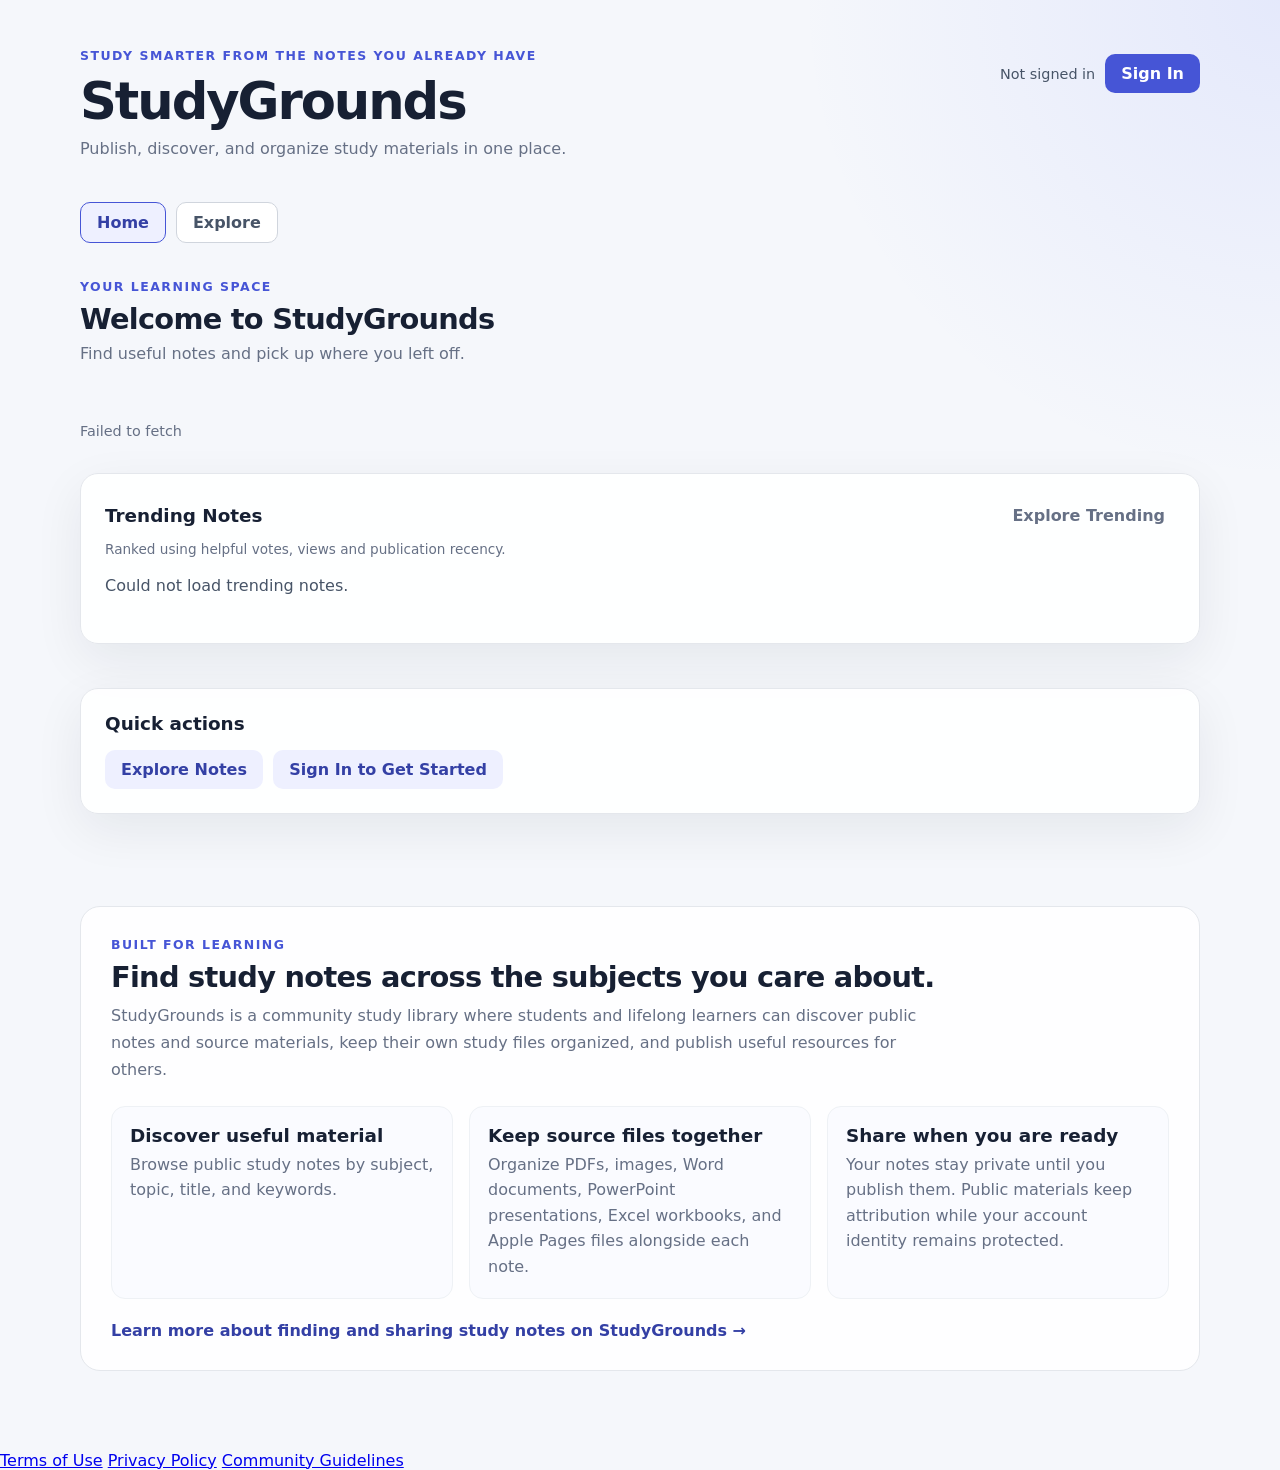
==== commit e74dd9c6: "feat(legal): require review on sign in and link public policies" ====
--- a/index.html
+++ b/index.html
@@ -264,6 +264,18 @@
                             <input id="note-form-source" type="file" accept=".pdf,.png,.jpg,.jpeg,.webp,.docx,.pptx,.xlsx,.pages">
                         </label>
 
+                        <details class="publish-guidelines">
+                            <summary>Community publishing guidelines</summary>
+                            <p>Help other learners find useful, trustworthy materials:</p>
+                            <ul>
+                                <li>Only publish notes and source files you have the right to share.</li>
+                                <li>Remove personal, confidential, or sensitive information before publishing.</li>
+                                <li>Choose an accurate title, subject, language, and description.</li>
+                                <li>Do not post spam, harassment, malware, or misleading material.</li>
+                            </ul>
+                            <p>Public notes can be reported and reviewed by moderators.</p>
+                        </details>
+
                         <label class="publish-toggle">
                             <input id="note-form-publish" type="checkbox">
                             <span>Publish after saving</span>
@@ -288,6 +300,13 @@
                     <h2>Saved Notes</h2>
                     <p class="subtitle">Keep links to published study material here without copying the files.</p>
                 </div>
+            </div>
+            <div class="saved-collections-toolbar" id="saved-collections-toolbar" hidden>
+                <label for="saved-collection-filter">Collection</label>
+                <select id="saved-collection-filter" aria-label="Filter loaded saved notes by collection">
+                    <option value="all">All saved notes</option>
+                </select>
+                <p class="field-hint">Organize your bookmarks into named collections. Filters apply to loaded notes; use Load more to see older bookmarks.</p>
             </div>
             <section id="saved-notes-status" class="status-card" role="status" aria-live="polite">Loading saved notes...</section>
             <div id="saved-notes-grid" class="saved-notes-grid"></div>
@@ -695,6 +714,11 @@
                 </form>
             </section>
 
+            <section class="card"><h3>Legal and community policies</h3>
+                <p class="note-description">Review our <a href="/terms.html" target="_blank" rel="noopener">Terms of Use</a>,
+                <a href="/privacy.html" target="_blank" rel="noopener">Privacy Policy</a>, and
+                <a href="/community-guidelines.html" target="_blank" rel="noopener">Community Guidelines</a>.</p>
+            </section>
             <section class="card"><h3>Have feedback?</h3><p class="note-description">Report a bug, share an idea, or suggest an improvement.</p><button id="settings-feedback" type="button" class="button button-secondary">Give Feedback</button></section>
             <section class="card"><h3>Featured content</h3><p class="note-description">Restore the current featured note after hiding it.</p><button id="settings-restore-featured" class="button button-secondary" type="button" disabled>Show featured note</button></section>
             <section class="card">
@@ -704,11 +728,17 @@
         </section>
 
     </main>
+    <footer class="legal-footer" aria-label="Legal information">
+        <a href="/terms.html">Terms of Use</a>
+        <a href="/privacy.html">Privacy Policy</a>
+        <a href="/community-guidelines.html">Community Guidelines</a>
+    </footer>
 
     <input id="note-upload-input" type="file" accept=".pdf,.png,.jpg,.jpeg,.webp,.docx,.pptx,.xlsx,.pages" hidden>
 
     <script src="config.js"></script>
     <script src="auth.js"></script>
+    <script src="legal.js"></script>
     <script src="notes.js"></script>
 </body>
 </html>
--- a/styles.css
+++ b/styles.css
@@ -3395,3 +3395,41 @@
 
 /* Give note language the same breathing room as Description. */
 .note-form .note-language-field { margin-top: 16px; }
+
+/* Free community onboarding and organized saved library. */
+.home-welcome-guide {
+    border: 1px solid #c7d2fe;
+    background: linear-gradient(135deg, #f7f8ff 0%, #fff 75%);
+    margin-bottom: 18px;
+}
+.home-welcome-guide[hidden] { display:none; }
+.home-welcome-guide .home-section-heading { align-items:flex-start; }
+.home-welcome-guide .home-section-heading > div { flex:1 1 260px; }
+.home-welcome-guide .home-section-heading p { max-width:65ch; }
+.home-welcome-guide .home-actions { flex-wrap:wrap; margin:14px 0 8px; }
+.saved-collections-toolbar {
+    display:flex; flex-wrap:wrap; align-items:center; gap:10px;
+    margin:0 0 14px; padding:12px 14px; border:1px solid #e4e7ec;
+    border-radius:12px; background:#fff;
+}
+.saved-collections-toolbar[hidden] { display:none; }
+.saved-collections-toolbar label { color:#344054; font-weight:700; font-size:.9rem; }
+.saved-collections-toolbar select,
+.saved-collection-control select {
+    width:auto; max-width:100%; min-height:40px;
+    border:1px solid #d0d5dd; border-radius:9px;
+    padding:8px 12px; color:#344054; font:inherit;
+    background:#fff;
+}
+.saved-collections-toolbar .field-hint { flex:1 1 100%; margin:0; }
+.saved-collection-control { margin:12px 0 0; display:flex; flex-wrap:wrap; align-items:center; gap:9px; font-size:.85rem; font-weight:600; }
+.saved-note-card[hidden] { display:none !important; }
+@media(max-width:600px) {
+    .home-welcome-guide .home-actions > button { flex:1 1 100%; }
+    .saved-collections-toolbar { align-items:stretch; flex-direction:column; }
+    .saved-collections-toolbar select { width:100%; }
+    .saved-collection-control select { flex:1 1 150px; }
+    .public-note-hero-side, .reader-preferences-bar, .reader-source-toolbar { min-width:0; max-width:100%; }
+    .reader-preferences-bar { display:flex; flex-wrap:wrap; gap:10px; }
+    .reader-source-toolbar { flex-wrap:wrap; gap:8px; }
+}
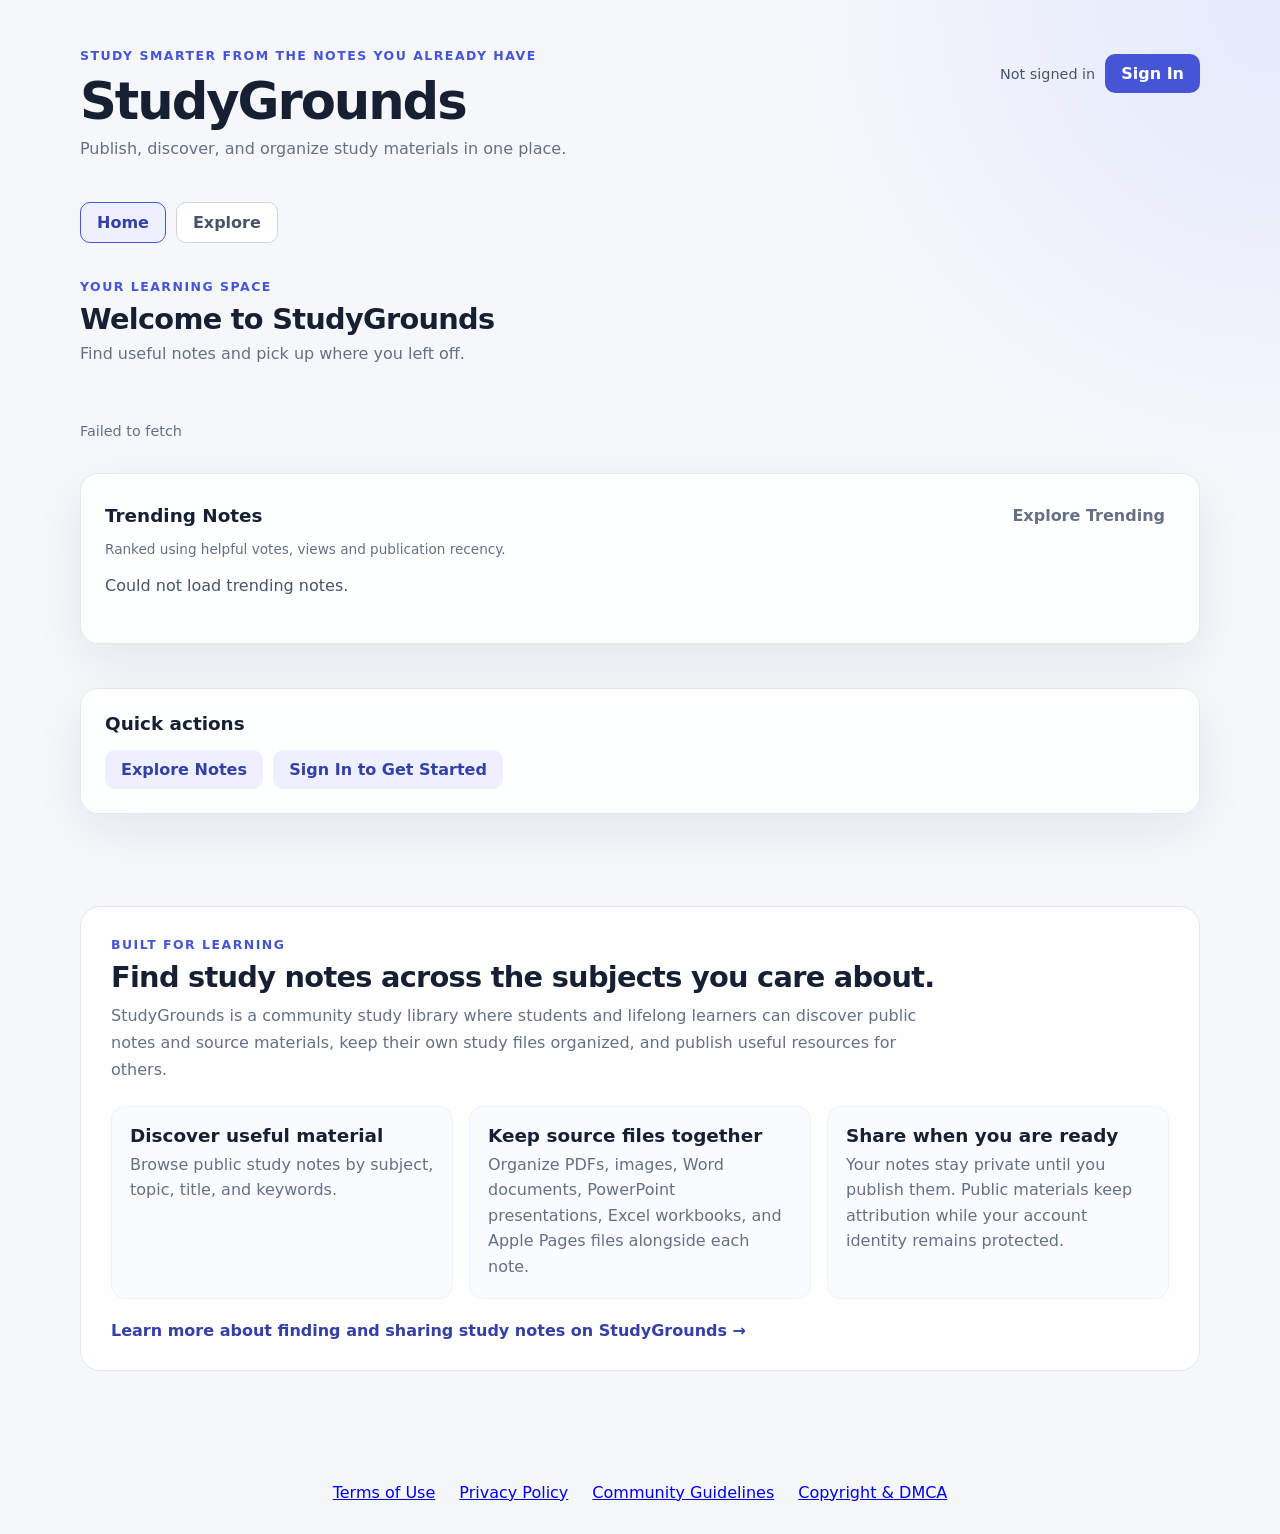
==== commit 9cc71452: "feat(legal): enforce 13+ confirmation and link copyright policy" ====
--- a/index.html
+++ b/index.html
@@ -717,7 +717,8 @@
             <section class="card"><h3>Legal and community policies</h3>
                 <p class="note-description">Review our <a href="/terms.html" target="_blank" rel="noopener">Terms of Use</a>,
                 <a href="/privacy.html" target="_blank" rel="noopener">Privacy Policy</a>, and
-                <a href="/community-guidelines.html" target="_blank" rel="noopener">Community Guidelines</a>.</p>
+                <a href="/community-guidelines.html" target="_blank" rel="noopener">Community Guidelines</a>, and
+                <a href="/copyright.html" target="_blank" rel="noopener">Copyright &amp; DMCA Policy</a>.</p>
             </section>
             <section class="card"><h3>Have feedback?</h3><p class="note-description">Report a bug, share an idea, or suggest an improvement.</p><button id="settings-feedback" type="button" class="button button-secondary">Give Feedback</button></section>
             <section class="card"><h3>Featured content</h3><p class="note-description">Restore the current featured note after hiding it.</p><button id="settings-restore-featured" class="button button-secondary" type="button" disabled>Show featured note</button></section>
@@ -732,6 +733,7 @@
         <a href="/terms.html">Terms of Use</a>
         <a href="/privacy.html">Privacy Policy</a>
         <a href="/community-guidelines.html">Community Guidelines</a>
+        <a href="/copyright.html">Copyright &amp; DMCA</a>
     </footer>
 
     <input id="note-upload-input" type="file" accept=".pdf,.png,.jpg,.jpeg,.webp,.docx,.pptx,.xlsx,.pages" hidden>
--- a/styles.css
+++ b/styles.css
@@ -3433,3 +3433,49 @@
     .reader-preferences-bar { display:flex; flex-wrap:wrap; gap:10px; }
     .reader-source-toolbar { flex-wrap:wrap; gap:8px; }
 }
+
+/* Legal documents and mandatory review */
+.legal-footer { display:flex; flex-wrap:wrap; gap:1.5rem; justify-content:center; padding:2rem 1rem; }
+.legal-gate { position:fixed; inset:0; z-index:99999; background:rgba(10,18,35,.85); display:flex; align-items:center; justify-content:center; padding:1rem; overflow-y:auto; }
+.legal-gate-dialog { width:min(100%,580px); max-height:calc(100vh - 2rem); overflow-y:auto; background:var(--surface,#fff); color:var(--text,#19283a); padding:clamp(1.25rem,4vw,2rem); border-radius:1rem; box-shadow:0 16px 55px rgba(0,0,0,.3); }
+.legal-gate-dialog form { display:grid; gap:1rem; }
+.legal-gate-dialog label { display:flex; align-items:flex-start; gap:.65rem; }
+.legal-gate-dialog input[type=checkbox] { width:1.2rem; height:1.2rem; flex-shrink:0; }
+.legal-gate-dialog a { text-decoration:underline; }
+
+/* Public legal pages: external styles required by CloudFront CSP (style-src 'self'). */
+.legal-document {
+    width: min(900px, calc(100% - 32px));
+    max-width: 900px;
+    margin: 2rem auto;
+    padding: clamp(1.25rem, 3vw, 2rem);
+    line-height: 1.7;
+}
+.legal-document h2 { margin-top: 1.75rem; }
+.legal-document hr { border: 0; border-top: 1px solid #dbe2ee; margin: 1.5rem 0 .5rem; }
+.legal-document .legal-links {
+    display: flex;
+    align-items: center;
+    flex-wrap: wrap;
+    column-gap: 1rem;
+    row-gap: .75rem;
+    padding: 1rem 0 .25rem;
+}
+.legal-document .legal-links a {
+    display: inline-flex;
+    align-items: center;
+    justify-content: center;
+    min-height: 44px;
+    padding: .55rem .9rem;
+    border: 1px solid #dbe2ee;
+    border-radius: .65rem;
+    background: #eff3fc;
+    color: #2347a2;
+    text-decoration: none;
+    font-weight: 600;
+}
+.legal-document .legal-links a:hover,
+.legal-document .legal-links a:focus-visible {
+    background: #e0eafd;
+    text-decoration: underline;
+}
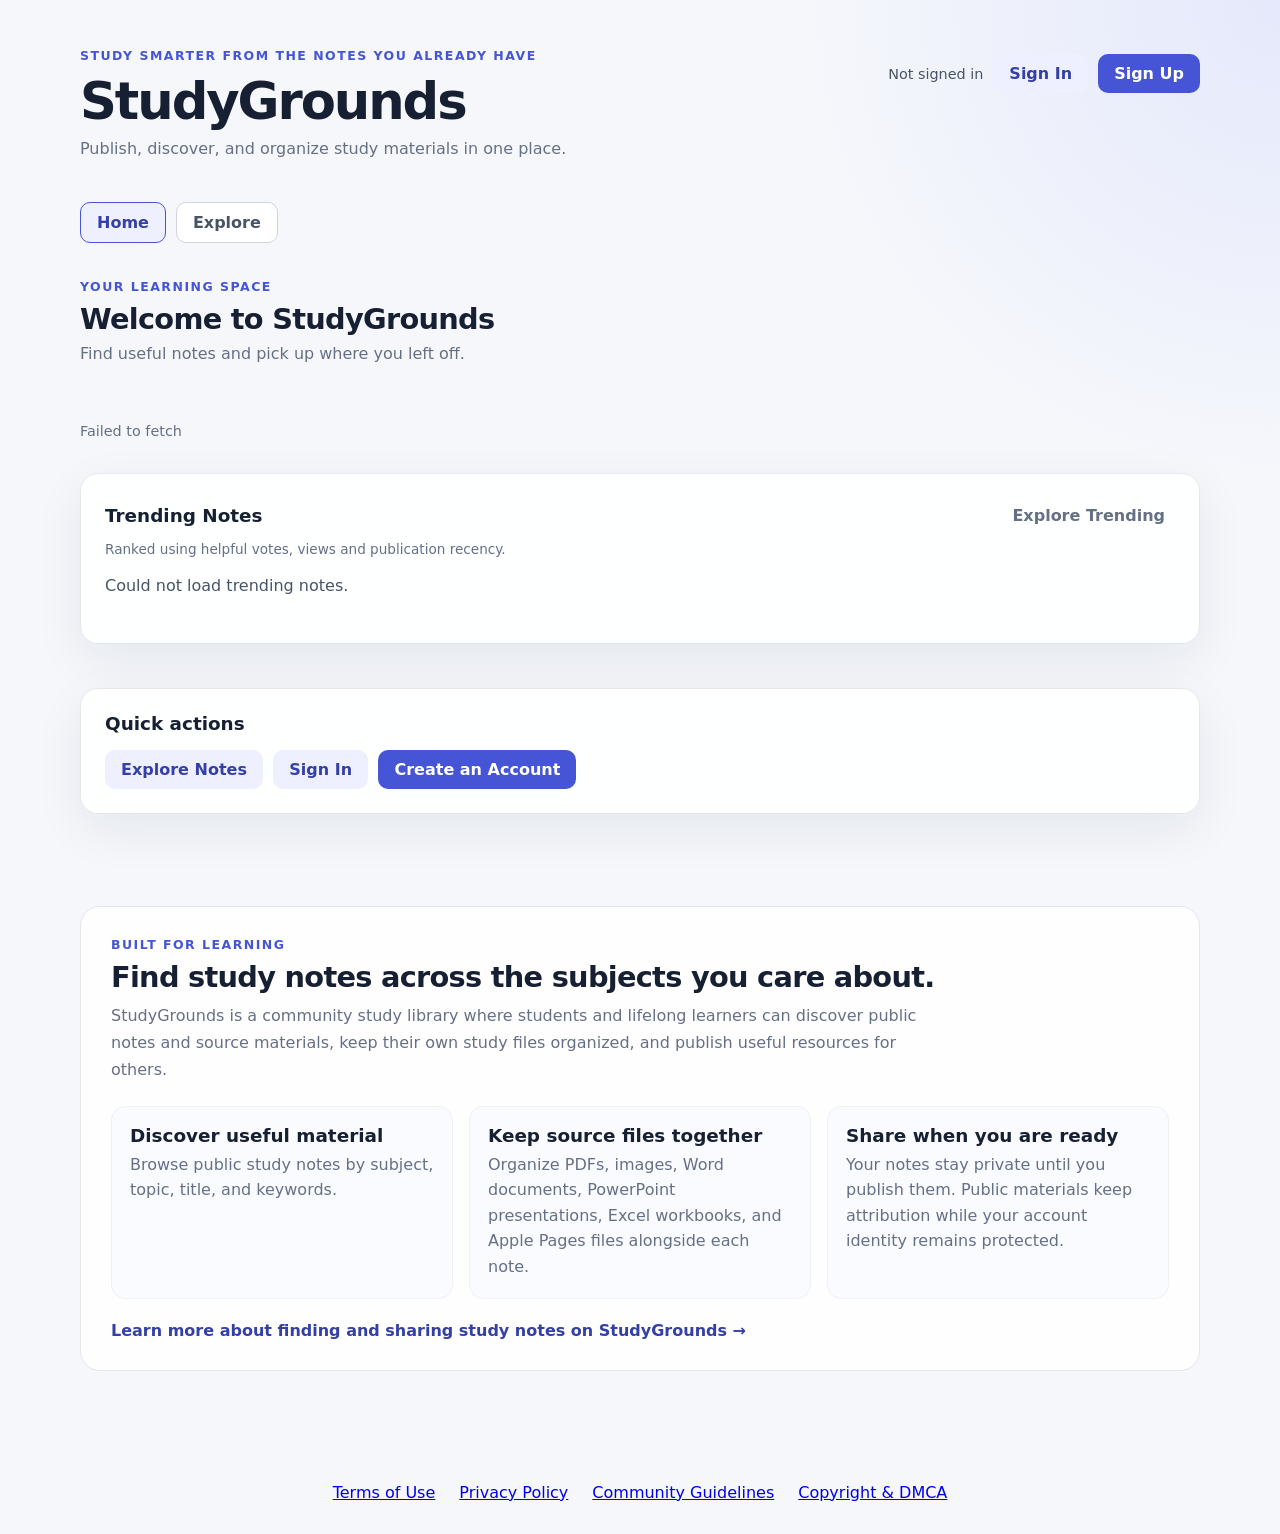
==== commit b5cbf0ad: "fix(auth): separate signup from signin and restrict pending-deletion accounts" ====
--- a/index.html
+++ b/index.html
@@ -48,7 +48,8 @@
                     <div id="notifications-items" class="notifications-items"></div>
                 </section>
             </div>
-            <button id="sign-in-btn" class="button button-primary">Sign In</button>
+            <button id="sign-in-btn" class="button button-secondary" type="button">Sign In</button>
+            <button id="sign-up-btn" class="button button-primary" type="button">Sign Up</button>
             <button id="sign-out-btn" class="button button-secondary" hidden>Sign Out</button>
         </div>
     </header>
@@ -119,7 +120,8 @@
             <div class="home-shortcuts"><section class="card"><h3>Quick actions</h3><div class="home-actions">
                 <button id="home-create" class="button button-primary" type="button" hidden>+ Create Note</button>
                 <button id="home-explore" class="button button-secondary" type="button">Explore Notes</button>
-                <button id="home-sign-in" class="button button-secondary" type="button">Sign In to Get Started</button>
+                <button id="home-sign-in" class="button button-secondary" type="button">Sign In</button>
+                <button id="home-sign-up" class="button button-primary" type="button">Create an Account</button>
             </div></section><section id="home-study-card" class="card" hidden><h3>Continue learning</h3>
                 <p>Revisit a study session or saved note.</p><div class="home-actions">
                 <button id="home-history" class="button button-secondary" type="button">Continue Studying</button>
@@ -154,7 +156,8 @@
                     <h2>Bring handwritten and digital notes together.</h2>
                     <p>Sign in to create private notes, upload PDFs, images, Word documents, PowerPoints, Excel workbooks, or Apple Pages files, and publish them when they are ready.</p>
                 </div>
-                <button id="hero-sign-in-btn" class="button button-primary">Sign In to Get Started</button>
+                <button id="hero-sign-in-btn" class="button button-secondary" type="button">Sign In</button>
+                <button id="hero-sign-up-btn" class="button button-primary" type="button">Sign Up</button>
             </section>
 
             <section id="notes-app" hidden>
@@ -714,6 +717,27 @@
                 </form>
             </section>
 
+            <section class="card" aria-labelledby="account-privacy-title">
+                <h3 id="account-privacy-title">Privacy &amp; Data</h3>
+                <p class="note-description">Your private notes remain private until you publish them. You may request permanent account deletion, including your notes, source uploads, saved notes, study activity, and account profile. Some security or legal records and backup copies can remain for a limited period where necessary.</p>
+                <div class="settings-profile-action">
+                    <span class="note-description">Your account ID: <code id="settings-account-id">Loading…</code></span>
+                    <button id="settings-copy-account-id" class="button button-secondary" type="button">Copy account ID</button>
+                </div>
+                <p id="settings-account-id-status" class="status-text" aria-live="polite"></p>
+                <button id="account-delete-open" class="button button-secondary" type="button">Delete my account</button>
+                <form id="account-delete-form" hidden>
+                    <p><strong>Permanent action:</strong> This removes access to your StudyGrounds account and starts deletion of its data. You will be signed out after submission and cannot undo it.</p>
+                    <label for="account-delete-confirm">Type <strong>DELETE MY ACCOUNT</strong> to confirm</label>
+                    <input id="account-delete-confirm" type="text" autocomplete="off" spellcheck="false" required>
+                    <div class="home-actions">
+                        <button id="account-delete-submit" class="button button-primary" type="submit">Request permanent deletion</button>
+                        <button id="account-delete-cancel" class="button button-secondary" type="button">Cancel</button>
+                    </div>
+                    <p id="account-delete-status" class="status-text" role="status" aria-live="polite"></p>
+                </form>
+                <p class="note-description">For privacy or access requests, email <a href="mailto:privacy@joinstudygrounds.com">privacy@joinstudygrounds.com</a>.</p>
+            </section>
             <section class="card"><h3>Legal and community policies</h3>
                 <p class="note-description">Review our <a href="/terms.html" target="_blank" rel="noopener">Terms of Use</a>,
                 <a href="/privacy.html" target="_blank" rel="noopener">Privacy Policy</a>, and
--- a/styles.css
+++ b/styles.css
@@ -3479,3 +3479,15 @@
     background: #e0eafd;
     text-decoration: underline;
 }
+
+/* Signup eligibility and account privacy actions */
+#age-signup-gate .legal-gate-dialog { display:grid; gap: .75rem; }
+#age-signup-gate .age-gate-buttons { display:flex; gap:.75rem; flex-wrap:wrap; }
+#age-signup-gate label { display:flex; align-items:flex-start; gap:.6rem; }
+#age-signup-gate label input { margin-top:.2rem; }
+#account-delete-form { padding-top:1rem; display:grid; gap:.75rem; }
+#account-delete-form[hidden] { display:none; }
+#account-delete-form input { max-width:26rem; }
+
+/* Honor conditional age and individual-policy acknowledgement rows. */
+#legal-gate [hidden] { display: none !important; }
